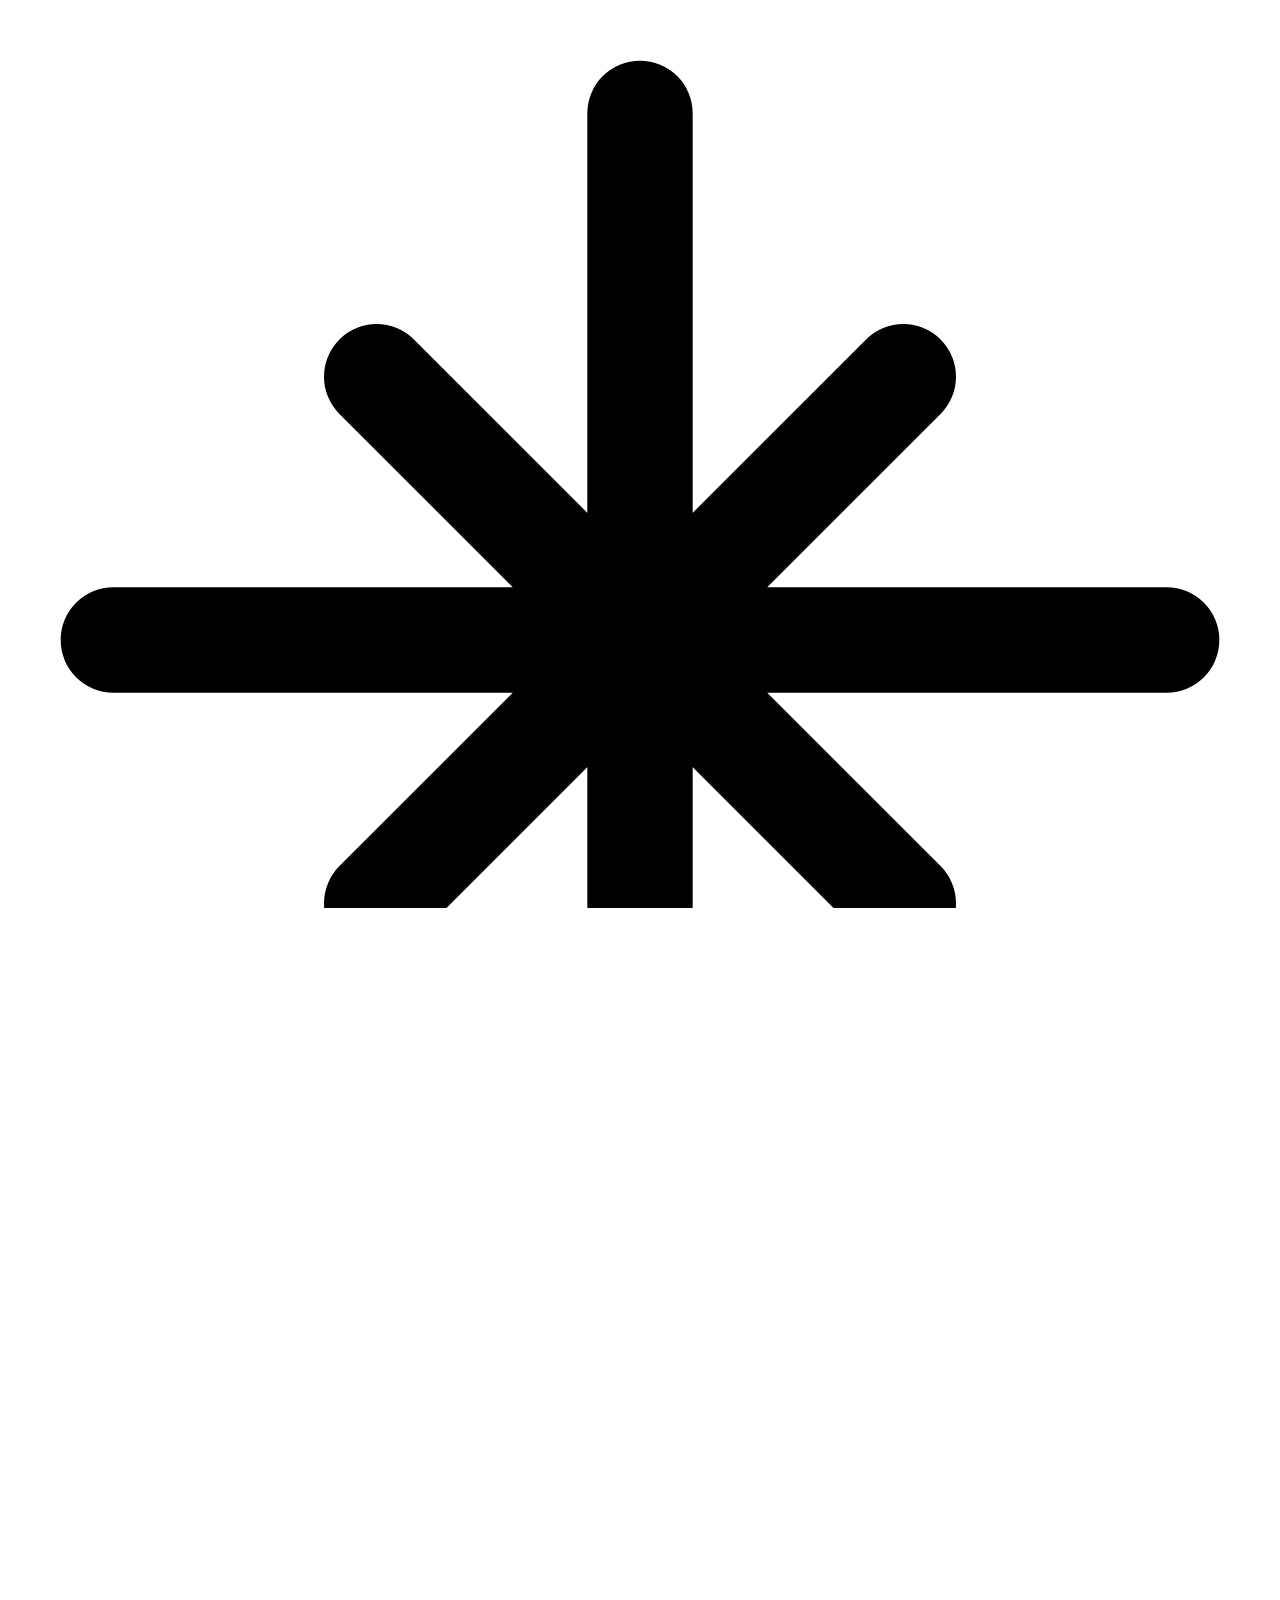
==== frontend/assistant.html @ 875c7001 "final chatbot and baymaz code" ====
<!DOCTYPE html>
<html lang="en">
<head>
  <meta charset="UTF-8">
  <meta name="viewport" content="width=device-width, initial-scale=1.0">
  <title>HealthBot Assistant — Voice &amp; Chat</title>
  <link rel="preconnect" href="https://fonts.googleapis.com">
  <link rel="preconnect" href="https://fonts.gstatic.com" crossorigin>
  <link href="https://fonts.googleapis.com/css2?family=Plus+Jakarta+Sans:wght@400;500;600;700;800&family=JetBrains+Mono:wght@400;600&display=swap" rel="stylesheet">
  <link rel="stylesheet" href="style.css">
  <link rel="stylesheet" href="assistant.css">
  <link rel="stylesheet" href="light.css">
</head>
<body>
  <div class="app-background"></div>

  <div class="app-container">
    <header class="navbar">
      <div class="brand">
        <div class="logo-icon">
          <svg viewBox="0 0 24 24" fill="none" stroke="currentColor" stroke-width="2">
            <path d="M12 2v20M2 12h20M7 7l10 10M17 7L7 17" stroke-linecap="round"/>
          </svg>
        </div>
        <div class="brand-text">
          <h1>HealthBot <span class="badge-version">Assistant</span></h1>
          <p class="subtitle">Ask by voice or text — answers come from the patient's health records</p>
        </div>
      </div>

      <div class="patient-picker">
        <label for="patientSelect">Patient</label>
        <select id="patientSelect" aria-label="Choose patient"></select>
      </div>

      <div class="system-status-pills">
        <div class="status-pill" id="wsPill">
          <span class="indicator-dot"></span>
          <span class="pill-text" id="wsStatusText">Connecting…</span>
        </div>
        <a class="status-pill nav-link" href="index.html">← Dashboard</a>
      </div>
    </header>

    <main class="assistant-grid">

      <!-- Chat + voice -->
      <section class="glass-card chat-card">
        <div class="card-header">
          <div class="card-title">
            <span class="card-icon">💬</span>
            <div>
              <h2>Ask HealthBot</h2>
              <p id="engineInfo">Speech recognition • Health records • Voice reply</p>
            </div>
          </div>
          <div class="audio-state-pill" id="audioStatePill">
            <span class="state-dot"></span>
            <span id="audioStateText">Idle</span>
          </div>
        </div>

        <div class="chat-tools">
          <button type="button" class="tool-btn" id="convBtn" aria-pressed="false">🗣️ Conversation mode: Off</button>
          <button type="button" class="tool-btn" id="newChatBtn">↺ New conversation</button>
        </div>

        <div class="chat-scroll" id="chatScroll" aria-live="polite"></div>

        <div class="suggestions" id="suggestions">
          <button type="button" class="chip-btn">What medicines do I take today?</button>
          <button type="button" class="chip-btn">When is my next appointment?</button>
          <button type="button" class="chip-btn">Am I allergic to anything?</button>
          <button type="button" class="chip-btn">How was my last sugar report?</button>
          <button type="button" class="chip-btn">Can I take ibuprofen for my knee pain?</button>
        </div>

        <div class="composer">
          <button class="voice-mic-btn mic-small" id="micBtn" type="button" aria-label="Talk to HealthBot">
            <div class="ripple-ring r1"></div>
            <div class="ripple-ring r2"></div>
            <div class="ripple-ring r3"></div>
            <div class="mic-inner-circle">
              <svg class="mic-svg" viewBox="0 0 24 24" fill="none" stroke="currentColor" stroke-width="2">
                <path d="M12 1a3 3 0 0 0-3 3v8a3 3 0 0 0 6 0V4a3 3 0 0 0-3-3z"/>
                <path d="M19 10v2a7 7 0 0 1-14 0v-2M12 19v4M8 23h8"/>
              </svg>
            </div>
          </button>
          <input type="text" id="textInput" placeholder="Or type a question…" autocomplete="off" maxlength="500">
          <button class="btn-send" id="sendBtn" type="button">Send</button>
        </div>
        <div class="mic-hint" id="micHint">Tap the microphone and speak. It stops by itself when you finish talking.</div>
      </section>

      <!-- Side panels -->
      <aside class="side-col">
        <article class="glass-card">
          <div class="card-header">
            <div class="card-title">
              <span class="card-icon">🗂️</span>
              <div>
                <h2>Patient Record</h2>
                <p>Stored in the local database</p>
              </div>
            </div>
          </div>
          <div id="patientCard" class="patient-card"><p class="muted">Loading…</p></div>
        </article>

        <article class="glass-card">
          <div class="card-header">
            <div class="card-title">
              <span class="card-icon">🔎</span>
              <div>
                <h2>Records Used</h2>
                <p>What the last answer was based on</p>
              </div>
            </div>
          </div>
          <div id="sourcesList" class="sources-list"><p class="muted">Ask a question to see which records were used.</p></div>
        </article>
      </aside>
    </main>

    <footer class="app-footer">
      <span>Smart Healthcare Assistant Robot • Voice &amp; chat assistant</span>
      <span>Information from records only — not a substitute for a doctor</span>
    </footer>
  </div>

  <script src="assistant.js"></script>
</body>
</html>
---- frontend/assistant.css ----
/* ===================================================================
   HealthBot Assistant page — extends style.css (load style.css first)
   =================================================================== */

.assistant-grid {
  display: grid;
  grid-template-columns: minmax(0, 1.6fr) minmax(0, 1fr);
  gap: 22px;
  align-items: start;
}

.side-col {
  display: flex;
  flex-direction: column;
  gap: 22px;
}

.muted {
  color: var(--text-dim);
  font-size: 0.8rem;
}

/* ── Navbar extras ─────────────────────────────────────────────────── */
.patient-picker {
  display: flex;
  align-items: center;
  gap: 10px;
  background: rgba(0, 0, 0, 0.35);
  border: 1px solid var(--card-border);
  border-radius: var(--radius-full);
  padding: 6px 8px 6px 16px;
  font-size: 0.75rem;
  font-weight: 600;
  color: var(--text-dim);
  text-transform: uppercase;
  letter-spacing: 0.05em;
}

.patient-picker select {
  background: rgba(255, 255, 255, 0.06);
  border: 1px solid var(--card-border);
  border-radius: var(--radius-full);
  color: #fff;
  font-family: var(--font-main);
  font-size: 0.82rem;
  font-weight: 600;
  padding: 6px 14px;
  outline: none;
  cursor: pointer;
  text-transform: none;
  letter-spacing: 0;
}

.patient-picker select option {
  background: #0f172a;
  color: #fff;
}

.status-pill.nav-link {
  text-decoration: none;
  cursor: pointer;
  transition: all 0.2s ease;
}

.status-pill.nav-link:hover {
  color: #fff;
  border-color: var(--card-hover-border);
}

.status-pill.offline .indicator-dot {
  background: var(--red-heart);
}

.status-pill.connecting .indicator-dot {
  background: var(--amber-warn);
}

/* ── Chat card ─────────────────────────────────────────────────────── */
.chat-card {
  display: flex;
  flex-direction: column;
}

.chat-tools {
  display: flex;
  flex-wrap: wrap;
  gap: 8px;
  margin-bottom: 12px;
}

.tool-btn {
  font-family: var(--font-main);
  font-size: 0.74rem;
  font-weight: 600;
  padding: 6px 14px;
  border-radius: var(--radius-full);
  background: rgba(255, 255, 255, 0.06);
  border: 1px solid var(--card-border);
  color: var(--text-mid);
  cursor: pointer;
  transition: all 0.2s ease;
}

.tool-btn:hover {
  border-color: var(--accent-primary);
  color: var(--text-main);
}

.tool-btn.on {
  background: rgba(124, 109, 240, 0.18);
  border-color: var(--accent-primary);
  color: var(--accent-light);
}

.chat-scroll {
  min-height: 340px;
  max-height: 52vh;
  overflow-y: auto;
  overscroll-behavior: contain;
  display: flex;
  flex-direction: column;
  gap: 10px;
  padding: 4px 6px 4px 0;
  margin-bottom: 14px;
}

.chat-scroll::-webkit-scrollbar { width: 4px; }
.chat-scroll::-webkit-scrollbar-thumb {
  background: rgba(255, 255, 255, 0.12);
  border-radius: 4px;
}

.chat-scroll .dialogue-msg {
  font-size: 0.9rem;
  line-height: 1.5;
}

.chat-scroll .dialogue-msg.user,
.chat-scroll .dialogue-msg.robot {
  max-width: 88%;
}

.dialogue-msg.pending .msg-content {
  color: var(--text-mid);
  font-style: italic;
}

.msg-sources {
  display: flex;
  flex-wrap: wrap;
  gap: 5px;
  margin-top: 8px;
}

.chip, .chip-btn {
  display: inline-flex;
  align-items: center;
  font-family: var(--font-main);
  font-size: 0.7rem;
  font-weight: 600;
  padding: 3px 10px;
  border-radius: var(--radius-full);
  background: rgba(255, 255, 255, 0.06);
  border: 1px solid var(--card-border);
  color: var(--text-mid);
}

.chip-warn {
  background: rgba(245, 158, 11, 0.12);
  border-color: rgba(245, 158, 11, 0.35);
  color: #fcd34d;
}

.chip-info {
  background: rgba(124, 109, 240, 0.14);
  border-color: rgba(124, 109, 240, 0.3);
  color: var(--accent-light);
}

.suggestions {
  display: flex;
  flex-wrap: wrap;
  gap: 8px;
  margin-bottom: 16px;
}

.chip-btn {
  cursor: pointer;
  font-size: 0.74rem;
  padding: 6px 12px;
  transition: all 0.2s ease;
}

.chip-btn:hover {
  color: #fff;
  border-color: var(--accent-primary);
  background: rgba(124, 109, 240, 0.16);
}

/* ── Composer (mic + text) ─────────────────────────────────────────── */
.composer {
  display: flex;
  align-items: center;
  gap: 12px;
}

.composer input {
  flex: 1;
  background: rgba(255, 255, 255, 0.04);
  border: 1px solid var(--card-border);
  border-radius: var(--radius-full);
  padding: 12px 18px;
  color: #fff;
  font-family: var(--font-main);
  font-size: 0.88rem;
  outline: none;
  transition: border-color 0.2s;
}

.composer input:focus {
  border-color: var(--accent-primary);
}

.composer .btn-send {
  border-radius: var(--radius-full);
  padding: 12px 22px;
}

.voice-mic-btn.mic-small {
  width: 64px;
  height: 64px;
  flex-shrink: 0;
}

.mic-small .mic-inner-circle {
  width: 54px;
  height: 54px;
}

.mic-small .mic-svg {
  width: 24px;
  height: 24px;
}

/* the circle swells with your voice (--level is set from JS) */
.voice-mic-btn.active .mic-inner-circle {
  transform: scale(calc(1 + var(--level, 0) * 0.28));
}

.mic-hint {
  font-size: 0.74rem;
  color: var(--text-dim);
  margin-top: 10px;
  min-height: 1.2em;
}

.audio-state-pill.thinking {
  background: rgba(245, 158, 11, 0.14);
  border-color: rgba(245, 158, 11, 0.4);
  color: #fcd34d;
}

.audio-state-pill.thinking .state-dot {
  background: var(--amber-warn);
  box-shadow: 0 0 8px var(--amber-warn);
}

/* ── Patient card ──────────────────────────────────────────────────── */
.patient-card .pt-name {
  font-size: 1.15rem;
  font-weight: 800;
  letter-spacing: -0.01em;
}

.patient-card .pt-meta {
  font-size: 0.78rem;
  color: var(--text-mid);
  margin-bottom: 4px;
}

.pt-block {
  margin-top: 14px;
}

.pt-block h3 {
  font-size: 0.68rem;
  font-weight: 700;
  text-transform: uppercase;
  letter-spacing: 0.06em;
  color: var(--text-dim);
  margin-bottom: 6px;
}

.pt-block .chips {
  display: flex;
  flex-wrap: wrap;
  gap: 6px;
}

.pt-block ul {
  list-style: none;
  display: flex;
  flex-direction: column;
  gap: 5px;
}

.pt-block li {
  font-size: 0.8rem;
  color: var(--text-main);
  line-height: 1.35;
}

.pt-block li span {
  display: block;
  font-size: 0.72rem;
  color: var(--text-dim);
}

/* ── Sources ───────────────────────────────────────────────────────── */
.sources-list {
  display: flex;
  flex-direction: column;
  gap: 8px;
  max-height: 300px;
  overflow-y: auto;
  overscroll-behavior: contain;
}

.source-item {
  background: rgba(0, 0, 0, 0.3);
  border: 1px solid var(--card-border);
  border-radius: var(--radius-md);
  padding: 9px 12px;
}

.source-item .chip {
  margin-bottom: 4px;
}

.source-item p {
  font-size: 0.76rem;
  line-height: 1.4;
  color: var(--text-mid);
}

/* ── Fixed-height layout (desktop): the page never scrolls,
      only the chat and the side panel scroll inside their own boxes ── */
@media (min-width: 901px) {
  html, body { height: 100%; overflow: hidden; }
  .app-container { height: 100vh; padding-bottom: 16px; }
  .assistant-grid {
    flex: 1 1 auto;
    min-height: 0;
    align-items: stretch;
    grid-template-rows: minmax(0, 1fr);
  }
  .chat-card { min-height: 0; overflow: hidden; }
  .chat-scroll { flex: 1 1 auto; min-height: 0; max-height: none; }
  .suggestions, .composer, .mic-hint, .chat-tools { flex: 0 0 auto; }
  .side-col { min-height: 0; overflow-y: auto; overscroll-behavior: contain; padding-right: 2px; }
  .side-col > .glass-card { flex: 0 0 auto; }   /* keep full height; the column scrolls instead */
  .sources-list { max-height: 240px; }
  .app-footer { flex: 0 0 auto; }
}

/* ── Responsive ────────────────────────────────────────────────────── */
@media (max-width: 900px) {
  .assistant-grid {
    grid-template-columns: 1fr;
  }

  .patient-picker {
    justify-content: space-between;
  }

  .chat-scroll {
    max-height: 46vh;
  }
}
---- frontend/light.css ----
/* ===================================================================
   HealthBot — Light theme. Load AFTER style.css (and assistant.css).
   =================================================================== */
:root {
  color-scheme: light;
  --bg-base: #f4f6fb;
  --bg-gradient: radial-gradient(ellipse 90% 60% at 50% -15%, rgba(124, 109, 240, 0.12) 0%, #f4f6fb 70%);
  --card-bg: #ffffff;
  --card-border: rgba(15, 23, 42, 0.10);
  --card-hover-border: rgba(91, 91, 214, 0.45);
  --accent-primary: #5b5bd6;
  --accent-glow: rgba(91, 91, 214, 0.25);
  --accent-light: #4f46e5;
  --red-glow: rgba(244, 63, 94, 0.25);
  --emerald-glow: rgba(16, 185, 129, 0.2);
  --text-main: #1c2233;
  --text-mid: #475467;
  --text-dim: #667085;
}

.navbar, .glass-card {
  backdrop-filter: none;
  box-shadow: 0 2px 14px rgba(30, 40, 90, 0.07);
}
.glass-card::before { display: none; }

/* dark inset panels -> light inset panels */
.connection-bar, .vital-metric-box, .ecg-container, .transcript-box, .speed-control-box,
.diag-item, .patient-picker, .source-item { background: #f6f7fc; }

/* inputs */
.ip-input-group input, .dialogue-input-row input, .composer input, .patient-picker select { color: var(--text-main); }
.composer input, .dialogue-input-row input, .patient-picker select { background: #ffffff; }
.composer input::placeholder, .dialogue-input-row input::placeholder { color: #98a2b3; }
.patient-picker select option { background: #ffffff; color: var(--text-main); }

/* pills, chips, buttons */
.status-pill, .audio-state-pill, .finger-badge, .uptime-badge, .chip, .chip-btn,
.preset-btn, .btn-secondary, .dpad-btn { background: #f1f3f9; }
.dpad-btn, .preset-btn:hover, .btn-secondary:hover, .chip-btn:hover,
.status-pill.nav-link:hover, .btn-clear:hover { color: var(--text-main); }
.chip-btn:hover { background: #e9e8fd; }
.btn-clear:hover { background: #e9ecf5; }
.status-pill.online, .finger-badge.active { color: #047857; }
.audio-state-pill.listening { color: #e11d48; }
.audio-state-pill.thinking, .chip-warn { color: #b45309; }
.dpad-stop { background: #fff1f3; color: #e11d48; }
.dpad-btn:active, .dpad-btn.active, .dpad-stop:active, .dpad-stop.active { color: #ffffff; }
.preset-btn.active { background: #e9e8fd; color: var(--accent-light); }
.btn-connect, .btn-send, .mic-inner-circle { color: #ffffff; }

.tool-btn { background: #f1f3f9; color: var(--text-mid); }
.tool-btn:hover { background: #e9e8fd; color: var(--text-main); }
.tool-btn.on { background: #e9e8fd; color: var(--accent-light); }

/* chat messages */
.dialogue-msg.user { background: #eeedfd; }
.dialogue-msg.robot { background: #e8f8f1; }
.dialogue-msg.system-msg { background: #f6f7fc; }

/* misc */
.bar-track, .speed-slider { background: #e3e7f1; }
kbd { background: #ffffff; box-shadow: 0 2px 0 rgba(0, 0, 0, 0.12); }

/* scrollbars */
.chat-scroll::-webkit-scrollbar-thumb, .dialogue-scroll::-webkit-scrollbar-thumb { background: #c5cbe0; }
.sources-list, .side-col { scrollbar-width: thin; scrollbar-color: #c5cbe0 transparent; }
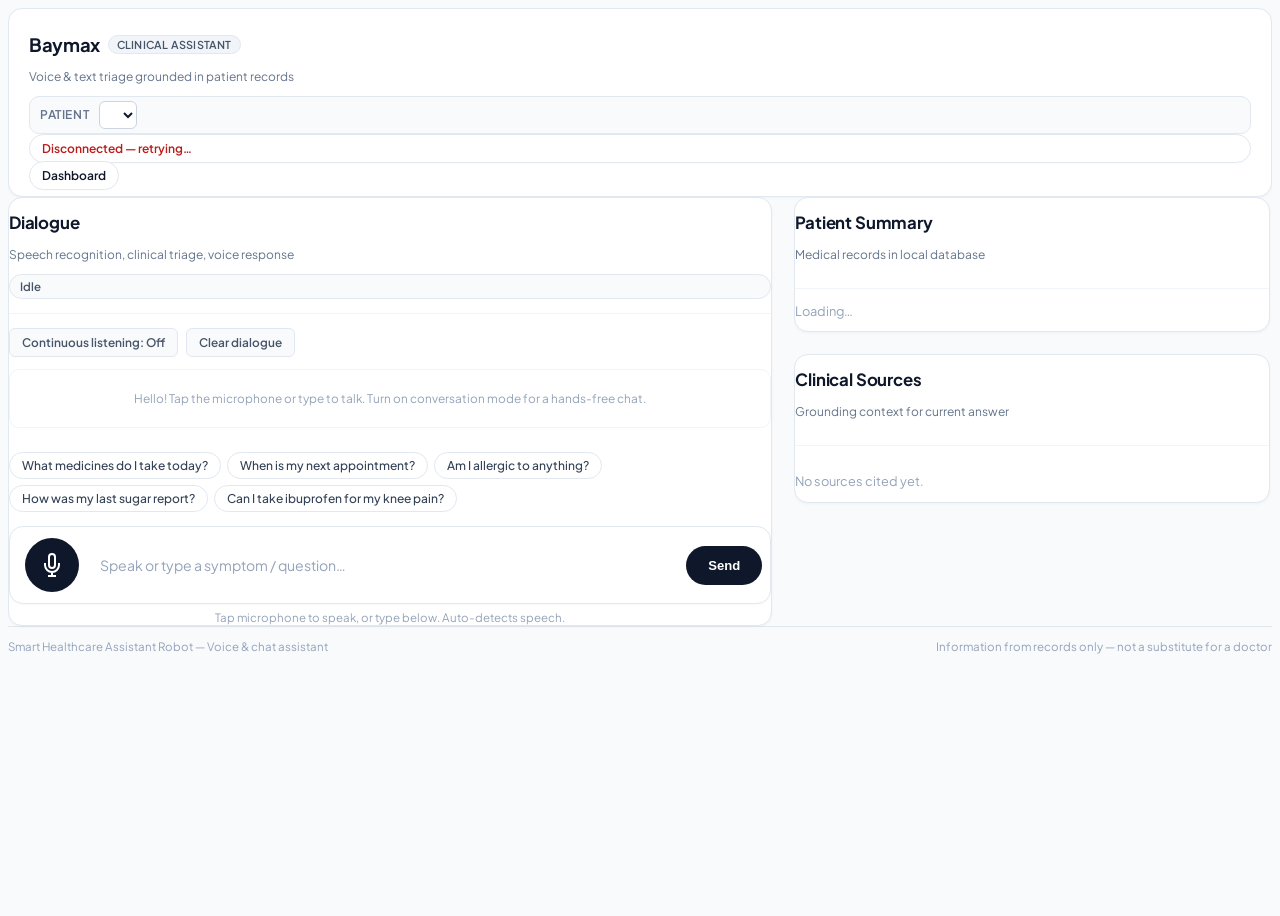
==== commit b313fc13: "fix(deploy): use python -m backend.server with default port 8080 and redesign UI to clean aesthetic " ====
--- a/frontend/assistant.html
+++ b/frontend/assistant.html
@@ -3,7 +3,7 @@
 <head>
   <meta charset="UTF-8">
   <meta name="viewport" content="width=device-width, initial-scale=1.0">
-  <title>HealthBot Assistant — Voice &amp; Chat</title>
+  <title>Baymax Assistant — Voice &amp; Chat</title>
   <link rel="preconnect" href="https://fonts.googleapis.com">
   <link rel="preconnect" href="https://fonts.gstatic.com" crossorigin>
   <link href="https://fonts.googleapis.com/css2?family=Plus+Jakarta+Sans:wght@400;500;600;700;800&family=JetBrains+Mono:wght@400;600&display=swap" rel="stylesheet">
@@ -17,14 +17,9 @@
   <div class="app-container">
     <header class="navbar">
       <div class="brand">
-        <div class="logo-icon">
-          <svg viewBox="0 0 24 24" fill="none" stroke="currentColor" stroke-width="2">
-            <path d="M12 2v20M2 12h20M7 7l10 10M17 7L7 17" stroke-linecap="round"/>
-          </svg>
-        </div>
         <div class="brand-text">
-          <h1>HealthBot <span class="badge-version">Assistant</span></h1>
-          <p class="subtitle">Ask by voice or text — answers come from the patient's health records</p>
+          <h1>Baymax <span class="badge-version">Clinical Assistant</span></h1>
+          <p class="subtitle">Voice &amp; text triage grounded in patient records</p>
         </div>
       </div>
 
@@ -38,7 +33,7 @@
           <span class="indicator-dot"></span>
           <span class="pill-text" id="wsStatusText">Connecting…</span>
         </div>
-        <a class="status-pill nav-link" href="index.html">← Dashboard</a>
+        <a class="status-pill nav-link" href="index.html">Dashboard</a>
       </div>
     </header>
 
@@ -48,21 +43,20 @@
       <section class="glass-card chat-card">
         <div class="card-header">
           <div class="card-title">
-            <span class="card-icon">💬</span>
             <div>
-              <h2>Ask HealthBot</h2>
-              <p id="engineInfo">Speech recognition • Health records • Voice reply</p>
+              <h2>Dialogue</h2>
+              <p id="engineInfo">Speech recognition, clinical triage, voice response</p>
             </div>
           </div>
           <div class="audio-state-pill" id="audioStatePill">
             <span class="state-dot"></span>
-            <span id="audioStateText">Idle</span>
+            <span id="audioStateText">Ready</span>
           </div>
         </div>
 
         <div class="chat-tools">
-          <button type="button" class="tool-btn" id="convBtn" aria-pressed="false">🗣️ Conversation mode: Off</button>
-          <button type="button" class="tool-btn" id="newChatBtn">↺ New conversation</button>
+          <button type="button" class="tool-btn" id="convBtn" aria-pressed="false">Continuous listening: Off</button>
+          <button type="button" class="tool-btn" id="newChatBtn">Clear dialogue</button>
         </div>
 
         <div class="chat-scroll" id="chatScroll" aria-live="polite"></div>
@@ -76,10 +70,7 @@
         </div>
 
         <div class="composer">
-          <button class="voice-mic-btn mic-small" id="micBtn" type="button" aria-label="Talk to HealthBot">
-            <div class="ripple-ring r1"></div>
-            <div class="ripple-ring r2"></div>
-            <div class="ripple-ring r3"></div>
+          <button class="voice-mic-btn mic-small" id="micBtn" type="button" aria-label="Talk to Baymax">
             <div class="mic-inner-circle">
               <svg class="mic-svg" viewBox="0 0 24 24" fill="none" stroke="currentColor" stroke-width="2">
                 <path d="M12 1a3 3 0 0 0-3 3v8a3 3 0 0 0 6 0V4a3 3 0 0 0-3-3z"/>
@@ -87,10 +78,10 @@
               </svg>
             </div>
           </button>
-          <input type="text" id="textInput" placeholder="Or type a question…" autocomplete="off" maxlength="500">
+          <input type="text" id="textInput" placeholder="Speak or type a symptom / question…" autocomplete="off" maxlength="500">
           <button class="btn-send" id="sendBtn" type="button">Send</button>
         </div>
-        <div class="mic-hint" id="micHint">Tap the microphone and speak. It stops by itself when you finish talking.</div>
+        <div class="mic-hint" id="micHint">Tap microphone to speak, or type below. Auto-detects speech.</div>
       </section>
 
       <!-- Side panels -->
@@ -98,10 +89,9 @@
         <article class="glass-card">
           <div class="card-header">
             <div class="card-title">
-              <span class="card-icon">🗂️</span>
               <div>
-                <h2>Patient Record</h2>
-                <p>Stored in the local database</p>
+                <h2>Patient Summary</h2>
+                <p>Medical records in local database</p>
               </div>
             </div>
           </div>
@@ -111,20 +101,19 @@
         <article class="glass-card">
           <div class="card-header">
             <div class="card-title">
-              <span class="card-icon">🔎</span>
               <div>
-                <h2>Records Used</h2>
-                <p>What the last answer was based on</p>
+                <h2>Clinical Sources</h2>
+                <p>Grounding context for current answer</p>
               </div>
             </div>
           </div>
-          <div id="sourcesList" class="sources-list"><p class="muted">Ask a question to see which records were used.</p></div>
+          <div id="sourcesList" class="sources-list"><p class="muted">No sources cited yet.</p></div>
         </article>
       </aside>
     </main>
 
     <footer class="app-footer">
-      <span>Smart Healthcare Assistant Robot • Voice &amp; chat assistant</span>
+      <span>Smart Healthcare Assistant Robot — Voice &amp; chat assistant</span>
       <span>Information from records only — not a substitute for a doctor</span>
     </footer>
   </div>
--- a/frontend/light.css
+++ b/frontend/light.css
@@ -1,67 +1,527 @@
 /* ===================================================================
-   HealthBot — Light theme. Load AFTER style.css (and assistant.css).
+   Baymax — Clean, Minimal, Aesthetic Healthcare UI
+   Linear / Apple Health inspired modern monochrome design system.
    =================================================================== */
+
 :root {
   color-scheme: light;
-  --bg-base: #f4f6fb;
-  --bg-gradient: radial-gradient(ellipse 90% 60% at 50% -15%, rgba(124, 109, 240, 0.12) 0%, #f4f6fb 70%);
+  --bg-base: #f8fafc;
+  --bg-gradient: none;
   --card-bg: #ffffff;
-  --card-border: rgba(15, 23, 42, 0.10);
-  --card-hover-border: rgba(91, 91, 214, 0.45);
-  --accent-primary: #5b5bd6;
-  --accent-glow: rgba(91, 91, 214, 0.25);
-  --accent-light: #4f46e5;
-  --red-glow: rgba(244, 63, 94, 0.25);
-  --emerald-glow: rgba(16, 185, 129, 0.2);
-  --text-main: #1c2233;
-  --text-mid: #475467;
-  --text-dim: #667085;
-}
-
-.navbar, .glass-card {
+  --card-border: #e2e8f0;
+  --card-hover-border: #cbd5e1;
+
+  --accent-primary: #0f172a;
+  --accent-glow: transparent;
+  --accent-light: #2563eb;
+
+  --red-heart: #ef4444;
+  --red-glow: transparent;
+  --emerald-green: #10b981;
+  --emerald-glow: transparent;
+  --amber-warn: #f59e0b;
+
+  --text-main: #0f172a;
+  --text-mid: #475569;
+  --text-dim: #94a3b8;
+
+  --font-main: 'Plus Jakarta Sans', -apple-system, BlinkMacSystemFont, 'Segoe UI', Roboto, sans-serif;
+  --font-mono: 'JetBrains Mono', monospace;
+
+  --radius-sm: 6px;
+  --radius-md: 10px;
+  --radius-lg: 14px;
+  --radius-xl: 18px;
+  --radius-full: 9999px;
+}
+
+body {
+  background: #f8fafc !important;
+  color: #0f172a !important;
+  font-family: var(--font-main);
+  -webkit-font-smoothing: antialiased;
+}
+
+.app-background {
+  display: none !important;
+}
+
+/* ── Clean Navbar ──────────────────────────────────────────────────── */
+.navbar {
+  background: #ffffff;
+  border: 1px solid #e2e8f0;
+  border-radius: var(--radius-lg);
+  box-shadow: 0 1px 3px 0 rgba(0, 0, 0, 0.04);
   backdrop-filter: none;
-  box-shadow: 0 2px 14px rgba(30, 40, 90, 0.07);
-}
-.glass-card::before { display: none; }
-
-/* dark inset panels -> light inset panels */
-.connection-bar, .vital-metric-box, .ecg-container, .transcript-box, .speed-control-box,
-.diag-item, .patient-picker, .source-item { background: #f6f7fc; }
-
-/* inputs */
-.ip-input-group input, .dialogue-input-row input, .composer input, .patient-picker select { color: var(--text-main); }
-.composer input, .dialogue-input-row input, .patient-picker select { background: #ffffff; }
-.composer input::placeholder, .dialogue-input-row input::placeholder { color: #98a2b3; }
-.patient-picker select option { background: #ffffff; color: var(--text-main); }
-
-/* pills, chips, buttons */
-.status-pill, .audio-state-pill, .finger-badge, .uptime-badge, .chip, .chip-btn,
-.preset-btn, .btn-secondary, .dpad-btn { background: #f1f3f9; }
-.dpad-btn, .preset-btn:hover, .btn-secondary:hover, .chip-btn:hover,
-.status-pill.nav-link:hover, .btn-clear:hover { color: var(--text-main); }
-.chip-btn:hover { background: #e9e8fd; }
-.btn-clear:hover { background: #e9ecf5; }
-.status-pill.online, .finger-badge.active { color: #047857; }
-.audio-state-pill.listening { color: #e11d48; }
-.audio-state-pill.thinking, .chip-warn { color: #b45309; }
-.dpad-stop { background: #fff1f3; color: #e11d48; }
-.dpad-btn:active, .dpad-btn.active, .dpad-stop:active, .dpad-stop.active { color: #ffffff; }
-.preset-btn.active { background: #e9e8fd; color: var(--accent-light); }
-.btn-connect, .btn-send, .mic-inner-circle { color: #ffffff; }
-
-.tool-btn { background: #f1f3f9; color: var(--text-mid); }
-.tool-btn:hover { background: #e9e8fd; color: var(--text-main); }
-.tool-btn.on { background: #e9e8fd; color: var(--accent-light); }
-
-/* chat messages */
-.dialogue-msg.user { background: #eeedfd; }
-.dialogue-msg.robot { background: #e8f8f1; }
-.dialogue-msg.system-msg { background: #f6f7fc; }
-
-/* misc */
-.bar-track, .speed-slider { background: #e3e7f1; }
-kbd { background: #ffffff; box-shadow: 0 2px 0 rgba(0, 0, 0, 0.12); }
-
-/* scrollbars */
-.chat-scroll::-webkit-scrollbar-thumb, .dialogue-scroll::-webkit-scrollbar-thumb { background: #c5cbe0; }
-.sources-list, .side-col { scrollbar-width: thin; scrollbar-color: #c5cbe0 transparent; }+  padding: 12px 20px;
+}
+
+.navbar .brand {
+  gap: 12px;
+}
+
+.navbar .brand .logo-icon {
+  display: none;
+}
+
+.navbar .brand-text h1 {
+  font-size: 1.15rem;
+  font-weight: 700;
+  color: #0f172a;
+  letter-spacing: -0.02em;
+  display: flex;
+  align-items: center;
+  gap: 8px;
+}
+
+.navbar .brand-text h1 .badge-version {
+  font-size: 0.68rem;
+  font-weight: 600;
+  color: #475569;
+  background: #f1f5f9;
+  border: 1px solid #e2e8f0;
+  border-radius: var(--radius-full);
+  padding: 2px 8px;
+  letter-spacing: 0.02em;
+  text-transform: uppercase;
+}
+
+.navbar .brand-text .subtitle {
+  font-size: 0.75rem;
+  color: #64748b;
+  margin-top: 2px;
+}
+
+/* ── Patient Picker & Status Pills ─────────────────────────────────── */
+.patient-picker {
+  background: #f8fafc;
+  border: 1px solid #e2e8f0;
+  border-radius: var(--radius-md);
+  padding: 4px 10px;
+  color: #64748b;
+  font-size: 0.75rem;
+  font-weight: 600;
+  text-transform: uppercase;
+  letter-spacing: 0.05em;
+}
+
+.patient-picker select {
+  background: #ffffff;
+  border: 1px solid #cbd5e1;
+  border-radius: var(--radius-sm);
+  color: #0f172a;
+  font-weight: 600;
+  font-size: 0.8rem;
+  padding: 4px 8px;
+  outline: none;
+}
+
+.status-pill {
+  background: #ffffff;
+  border: 1px solid #e2e8f0;
+  color: #475569;
+  font-size: 0.75rem;
+  font-weight: 600;
+  padding: 6px 12px;
+  border-radius: var(--radius-full);
+  box-shadow: 0 1px 2px rgba(0, 0, 0, 0.02);
+}
+
+.status-pill.online {
+  color: #0f766e;
+}
+.status-pill.online .indicator-dot {
+  background: #10b981;
+}
+
+.status-pill.offline {
+  color: #b91c1c;
+}
+.status-pill.offline .indicator-dot {
+  background: #ef4444;
+}
+
+.status-pill.connecting {
+  color: #b45309;
+}
+.status-pill.connecting .indicator-dot {
+  background: #f59e0b;
+}
+
+.status-pill.nav-link {
+  color: #0f172a;
+  text-decoration: none;
+  font-weight: 600;
+}
+.status-pill.nav-link:hover {
+  background: #f1f5f9;
+  border-color: #cbd5e1;
+}
+
+/* ── Main Layout & Cards ───────────────────────────────────────────── */
+.glass-card {
+  background: #ffffff;
+  border: 1px solid #e2e8f0;
+  border-radius: var(--radius-lg);
+  box-shadow: 0 1px 3px 0 rgba(0, 0, 0, 0.04);
+  backdrop-filter: none;
+}
+.glass-card::before {
+  display: none !important;
+}
+
+.card-header {
+  border-bottom: 1px solid #f1f5f9;
+  padding-bottom: 14px;
+  margin-bottom: 14px;
+}
+
+.card-title h2 {
+  font-size: 1.05rem;
+  font-weight: 700;
+  color: #0f172a;
+  letter-spacing: -0.01em;
+}
+
+.card-title p {
+  font-size: 0.75rem;
+  color: #64748b;
+  margin-top: 2px;
+}
+
+.card-icon {
+  display: none !important;
+}
+
+/* ── Audio State Pill ──────────────────────────────────────────────── */
+.audio-state-pill {
+  background: #f8fafc;
+  border: 1px solid #e2e8f0;
+  color: #475569;
+  font-size: 0.72rem;
+  font-weight: 600;
+  padding: 4px 10px;
+  border-radius: var(--radius-full);
+}
+.audio-state-pill.listening {
+  color: #dc2626;
+  border-color: #fecaca;
+  background: #fef2f2;
+}
+.audio-state-pill.listening .state-dot {
+  background: #dc2626;
+}
+.audio-state-pill.speaking {
+  color: #0f766e;
+  border-color: #99f6e4;
+  background: #f0fdfa;
+}
+.audio-state-pill.speaking .state-dot {
+  background: #0f766e;
+}
+
+/* ── Chat Tools ────────────────────────────────────────────────────── */
+.chat-tools {
+  display: flex;
+  gap: 8px;
+  margin-bottom: 12px;
+}
+
+.tool-btn {
+  background: #f8fafc;
+  border: 1px solid #e2e8f0;
+  color: #475569;
+  font-size: 0.74rem;
+  font-weight: 600;
+  padding: 6px 12px;
+  border-radius: var(--radius-sm);
+  cursor: pointer;
+  transition: all 0.15s ease;
+}
+
+.tool-btn:hover {
+  background: #f1f5f9;
+  color: #0f172a;
+  border-color: #cbd5e1;
+}
+
+.tool-btn.on {
+  background: #0f172a;
+  color: #ffffff;
+  border-color: #0f172a;
+}
+
+/* ── Chat Messages (Linear / Modern Minimal) ───────────────────────── */
+.chat-scroll {
+  background: #ffffff;
+  border: 1px solid #f1f5f9;
+  border-radius: var(--radius-md);
+  padding: 16px;
+  gap: 14px;
+}
+
+.dialogue-msg {
+  padding: 12px 16px;
+  border-radius: var(--radius-md);
+  font-size: 0.88rem;
+  line-height: 1.55;
+  box-shadow: none;
+}
+
+/* User Message: Crisp Solid Dark */
+.dialogue-msg.user {
+  background: #0f172a !important;
+  color: #ffffff !important;
+  border: none !important;
+  border-radius: 14px 14px 2px 14px;
+  align-self: flex-end;
+  max-width: 82%;
+}
+
+.dialogue-msg.user .msg-author {
+  color: #94a3b8;
+  font-size: 0.65rem;
+  font-weight: 700;
+  text-transform: uppercase;
+  letter-spacing: 0.06em;
+  margin-bottom: 4px;
+}
+
+.dialogue-msg.user .msg-content {
+  color: #ffffff !important;
+}
+
+/* Baymax Message: Clean Subtle Gray Surface */
+.dialogue-msg.robot {
+  background: #f8fafc !important;
+  color: #0f172a !important;
+  border: 1px solid #e2e8f0 !important;
+  border-radius: 14px 14px 14px 2px;
+  align-self: flex-start;
+  max-width: 86%;
+}
+
+.dialogue-msg.robot .msg-author {
+  color: #64748b;
+  font-size: 0.65rem;
+  font-weight: 700;
+  text-transform: uppercase;
+  letter-spacing: 0.06em;
+  margin-bottom: 4px;
+}
+
+.dialogue-msg.robot .msg-content {
+  color: #0f172a !important;
+}
+
+/* System Messages: Clean Centered Gray */
+.dialogue-msg.system-msg {
+  background: transparent !important;
+  border: none !important;
+  color: #94a3b8 !important;
+  font-size: 0.74rem;
+  text-align: center;
+  padding: 4px 0;
+  align-self: center;
+}
+.dialogue-msg.system-msg .msg-author {
+  display: none;
+}
+
+/* ── Suggestions Chips ─────────────────────────────────────────────── */
+.suggestions {
+  display: flex;
+  flex-wrap: wrap;
+  gap: 6px;
+  margin-top: 10px;
+  margin-bottom: 14px;
+}
+
+.chip-btn {
+  background: #ffffff;
+  border: 1px solid #e2e8f0;
+  color: #334155;
+  font-size: 0.75rem;
+  font-weight: 500;
+  padding: 5px 12px;
+  border-radius: var(--radius-full);
+  cursor: pointer;
+  transition: all 0.15s ease;
+}
+
+.chip-btn:hover {
+  background: #0f172a;
+  color: #ffffff;
+  border-color: #0f172a;
+}
+
+/* ── Composer (Input & Controls) ───────────────────────────────────── */
+.composer {
+  display: flex;
+  align-items: center;
+  gap: 10px;
+  background: #ffffff;
+  border: 1px solid #e2e8f0;
+  border-radius: var(--radius-lg);
+  padding: 6px 8px 6px 10px;
+  box-shadow: 0 1px 3px rgba(0, 0, 0, 0.03);
+}
+
+.composer input {
+  flex: 1;
+  background: transparent !important;
+  border: none !important;
+  color: #0f172a !important;
+  font-family: var(--font-main);
+  font-size: 0.88rem;
+  outline: none !important;
+  padding: 8px 6px;
+}
+
+.composer input::placeholder {
+  color: #94a3b8 !important;
+}
+
+.btn-send {
+  background: #0f172a !important;
+  color: #ffffff !important;
+  border: none !important;
+  border-radius: var(--radius-md);
+  padding: 8px 18px;
+  font-size: 0.82rem;
+  font-weight: 600;
+  cursor: pointer;
+  transition: background 0.15s ease;
+}
+
+.btn-send:hover {
+  background: #334155 !important;
+}
+
+/* ── Minimalist Microphone Button ──────────────────────────────────── */
+.voice-mic-btn {
+  position: relative;
+  width: 40px;
+  height: 40px;
+  border: none;
+  background: transparent;
+  cursor: pointer;
+  display: flex;
+  align-items: center;
+  justify-content: center;
+  padding: 0;
+}
+
+.ripple-ring {
+  display: none !important;
+}
+
+.mic-inner-circle {
+  width: 36px;
+  height: 36px;
+  border-radius: 50%;
+  background: #0f172a !important;
+  color: #ffffff !important;
+  display: flex;
+  align-items: center;
+  justify-content: center;
+  transition: all 0.2s ease;
+}
+
+.voice-mic-btn.active .mic-inner-circle {
+  background: #dc2626 !important;
+  transform: scale(1.08);
+  box-shadow: 0 0 0 4px rgba(220, 38, 38, 0.2);
+}
+
+.mic-hint {
+  font-size: 0.72rem;
+  color: #94a3b8;
+  margin-top: 6px;
+  text-align: center;
+}
+
+/* ── Patient Card & Side Column ────────────────────────────────────── */
+.patient-card h2 {
+  font-size: 1.15rem;
+  font-weight: 700;
+  color: #0f172a;
+  letter-spacing: -0.01em;
+}
+
+.patient-meta {
+  color: #64748b;
+  font-size: 0.8rem;
+  margin-top: 2px;
+  margin-bottom: 12px;
+}
+
+.pt-block {
+  margin-top: 12px;
+  padding-top: 10px;
+  border-top: 1px solid #f1f5f9;
+}
+
+.pt-block h3 {
+  font-size: 0.68rem;
+  font-weight: 700;
+  text-transform: uppercase;
+  letter-spacing: 0.06em;
+  color: #64748b;
+  margin-bottom: 6px;
+}
+
+/* Chips for allergies & conditions */
+.chip {
+  font-size: 0.72rem;
+  font-weight: 500;
+  padding: 3px 10px;
+  border-radius: var(--radius-full);
+}
+
+.chip-warn {
+  background: #fef2f2 !important;
+  border: 1px solid #fecaca !important;
+  color: #991b1b !important;
+}
+
+.chip-info {
+  background: #f1f5f9 !important;
+  border: 1px solid #e2e8f0 !important;
+  color: #334155 !important;
+}
+
+.pt-block li {
+  font-size: 0.8rem;
+  color: #0f172a;
+  line-height: 1.4;
+}
+
+.pt-block li span {
+  font-size: 0.72rem;
+  color: #64748b;
+}
+
+/* ── Citations / Sources ───────────────────────────────────────────── */
+.source-item {
+  background: #f8fafc;
+  border: 1px solid #e2e8f0;
+  border-radius: var(--radius-sm);
+  padding: 8px 12px;
+}
+
+.source-item p {
+  color: #475569;
+  font-size: 0.76rem;
+  line-height: 1.4;
+}
+
+/* ── Footer ────────────────────────────────────────────────────────── */
+.app-footer {
+  border-top: 1px solid #e2e8f0;
+  color: #94a3b8;
+  font-size: 0.72rem;
+  padding-top: 12px;
+  display: flex;
+  justify-content: space-between;
+}
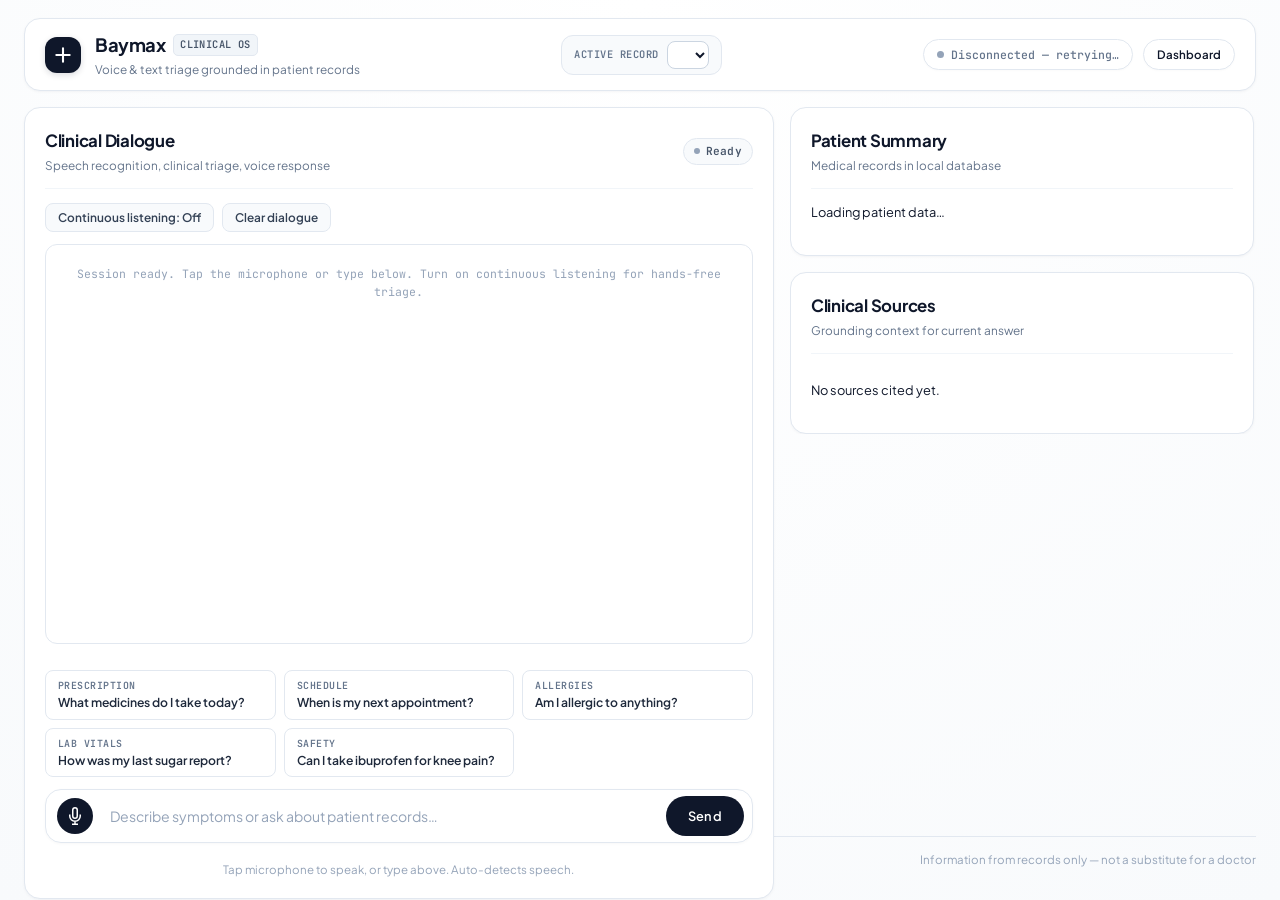
==== commit f2d41946: "feat(pwa): add PWA manifest, service worker, and upgrade UI to executive clinical dashboard" ====
--- a/frontend/assistant.html
+++ b/frontend/assistant.html
@@ -2,11 +2,24 @@
 <html lang="en">
 <head>
   <meta charset="UTF-8">
-  <meta name="viewport" content="width=device-width, initial-scale=1.0">
+  <meta name="viewport" content="width=device-width, initial-scale=1.0, maximum-scale=1.0, user-scalable=no">
   <title>Baymax Assistant — Voice &amp; Chat</title>
+  
+  <!-- Progressive Web App (PWA) -->
+  <link rel="manifest" href="manifest.json">
+  <meta name="theme-color" content="#0f172a">
+  <meta name="mobile-web-app-capable" content="yes">
+  <meta name="apple-mobile-web-app-capable" content="yes">
+  <meta name="apple-mobile-web-app-status-bar-style" content="default">
+  <meta name="apple-mobile-web-app-title" content="Baymax">
+  <link rel="apple-touch-icon" href="icons/icon-192.png">
+  <link rel="icon" type="image/svg+xml" href="icons/icon.svg">
+  <link rel="icon" type="image/png" sizes="192x192" href="icons/icon-192.png">
+
+  <!-- Fonts & Stylesheets -->
   <link rel="preconnect" href="https://fonts.googleapis.com">
   <link rel="preconnect" href="https://fonts.gstatic.com" crossorigin>
-  <link href="https://fonts.googleapis.com/css2?family=Plus+Jakarta+Sans:wght@400;500;600;700;800&family=JetBrains+Mono:wght@400;600&display=swap" rel="stylesheet">
+  <link href="https://fonts.googleapis.com/css2?family=Plus+Jakarta+Sans:wght@400;500;600;700;800&family=JetBrains+Mono:wght@400;500;600&display=swap" rel="stylesheet">
   <link rel="stylesheet" href="style.css">
   <link rel="stylesheet" href="assistant.css">
   <link rel="stylesheet" href="light.css">
@@ -17,18 +30,29 @@
   <div class="app-container">
     <header class="navbar">
       <div class="brand">
+        <div class="brand-emblem">
+          <svg viewBox="0 0 24 24" fill="none" stroke="currentColor" stroke-width="2.5" stroke-linecap="round" stroke-linejoin="round">
+            <path d="M12 4v16m-8-8h16"/>
+          </svg>
+        </div>
         <div class="brand-text">
-          <h1>Baymax <span class="badge-version">Clinical Assistant</span></h1>
+          <div class="brand-row">
+            <h1>Baymax</h1>
+            <span class="badge-version">Clinical OS</span>
+          </div>
           <p class="subtitle">Voice &amp; text triage grounded in patient records</p>
         </div>
       </div>
 
       <div class="patient-picker">
-        <label for="patientSelect">Patient</label>
+        <span class="picker-label">Active Record</span>
         <select id="patientSelect" aria-label="Choose patient"></select>
       </div>
 
       <div class="system-status-pills">
+        <button id="pwaInstallBtn" type="button" class="status-pill install-pill" style="display: none;">
+          Install App
+        </button>
         <div class="status-pill" id="wsPill">
           <span class="indicator-dot"></span>
           <span class="pill-text" id="wsStatusText">Connecting…</span>
@@ -39,12 +63,12 @@
 
     <main class="assistant-grid">
 
-      <!-- Chat + voice -->
+      <!-- Chat + voice dialogue section -->
       <section class="glass-card chat-card">
         <div class="card-header">
           <div class="card-title">
             <div>
-              <h2>Dialogue</h2>
+              <h2>Clinical Dialogue</h2>
               <p id="engineInfo">Speech recognition, clinical triage, voice response</p>
             </div>
           </div>
@@ -61,16 +85,33 @@
 
         <div class="chat-scroll" id="chatScroll" aria-live="polite"></div>
 
+        <!-- Guided Clinical Query Prompts -->
         <div class="suggestions" id="suggestions">
-          <button type="button" class="chip-btn">What medicines do I take today?</button>
-          <button type="button" class="chip-btn">When is my next appointment?</button>
-          <button type="button" class="chip-btn">Am I allergic to anything?</button>
-          <button type="button" class="chip-btn">How was my last sugar report?</button>
-          <button type="button" class="chip-btn">Can I take ibuprofen for my knee pain?</button>
+          <button type="button" class="chip-btn" data-query="What medicines do I take today?">
+            <span class="chip-cat">Prescription</span>
+            <span class="chip-label">What medicines do I take today?</span>
+          </button>
+          <button type="button" class="chip-btn" data-query="When is my next appointment?">
+            <span class="chip-cat">Schedule</span>
+            <span class="chip-label">When is my next appointment?</span>
+          </button>
+          <button type="button" class="chip-btn" data-query="Am I allergic to anything?">
+            <span class="chip-cat">Allergies</span>
+            <span class="chip-label">Am I allergic to anything?</span>
+          </button>
+          <button type="button" class="chip-btn" data-query="How was my last sugar report?">
+            <span class="chip-cat">Lab Vitals</span>
+            <span class="chip-label">How was my last sugar report?</span>
+          </button>
+          <button type="button" class="chip-btn" data-query="Can I take ibuprofen for my knee pain?">
+            <span class="chip-cat">Safety</span>
+            <span class="chip-label">Can I take ibuprofen for knee pain?</span>
+          </button>
         </div>
 
+        <!-- Composer & Microphone -->
         <div class="composer">
-          <button class="voice-mic-btn mic-small" id="micBtn" type="button" aria-label="Talk to Baymax">
+          <button class="voice-mic-btn" id="micBtn" type="button" aria-label="Talk to Baymax">
             <div class="mic-inner-circle">
               <svg class="mic-svg" viewBox="0 0 24 24" fill="none" stroke="currentColor" stroke-width="2">
                 <path d="M12 1a3 3 0 0 0-3 3v8a3 3 0 0 0 6 0V4a3 3 0 0 0-3-3z"/>
@@ -78,15 +119,27 @@
               </svg>
             </div>
           </button>
-          <input type="text" id="textInput" placeholder="Speak or type a symptom / question…" autocomplete="off" maxlength="500">
+          <input type="text" id="textInput" placeholder="Describe symptoms or ask about patient records…" autocomplete="off" maxlength="500">
           <button class="btn-send" id="sendBtn" type="button">Send</button>
         </div>
-        <div class="mic-hint" id="micHint">Tap microphone to speak, or type below. Auto-detects speech.</div>
+
+        <!-- Dynamic Live Audio Soundbars & Hint -->
+        <div class="mic-status-row">
+          <div class="audio-soundbars" id="audioSoundbars" aria-hidden="true">
+            <span class="bar b1"></span>
+            <span class="bar b2"></span>
+            <span class="bar b3"></span>
+            <span class="bar b4"></span>
+            <span class="bar b5"></span>
+          </div>
+          <div class="mic-hint" id="micHint">Tap microphone to speak, or type above. Auto-detects speech.</div>
+        </div>
       </section>
 
       <!-- Side panels -->
       <aside class="side-col">
-        <article class="glass-card">
+        <!-- Patient Summary Card -->
+        <article class="glass-card patient-section">
           <div class="card-header">
             <div class="card-title">
               <div>
@@ -95,10 +148,11 @@
               </div>
             </div>
           </div>
-          <div id="patientCard" class="patient-card"><p class="muted">Loading…</p></div>
+          <div id="patientCard" class="patient-card"><p class="muted">Loading patient data…</p></div>
         </article>
 
-        <article class="glass-card">
+        <!-- Clinical Sources Card -->
+        <article class="glass-card sources-section">
           <div class="card-header">
             <div class="card-title">
               <div>
@@ -120,4 +174,4 @@
 
   <script src="assistant.js"></script>
 </body>
-</html>+</html>
--- a/frontend/light.css
+++ b/frontend/light.css
@@ -1,223 +1,380 @@
 /* ===================================================================
-   Baymax — Clean, Minimal, Aesthetic Healthcare UI
-   Linear / Apple Health inspired modern monochrome design system.
+   Baymax Clinical OS — Elite Healthcare Design System
+   Modern, Precision-Crafted, Aesthetic Clinical UI
+   Inspired by Linear & Apple Health. Zero AI slop, zero emojis.
    =================================================================== */
 
 :root {
   color-scheme: light;
-  --bg-base: #f8fafc;
-  --bg-gradient: none;
+  
+  /* Canvas & Surfaces */
+  --bg-canvas: #f8fafc;
   --card-bg: #ffffff;
   --card-border: #e2e8f0;
-  --card-hover-border: #cbd5e1;
-
-  --accent-primary: #0f172a;
-  --accent-glow: transparent;
-  --accent-light: #2563eb;
-
-  --red-heart: #ef4444;
-  --red-glow: transparent;
-  --emerald-green: #10b981;
-  --emerald-glow: transparent;
-  --amber-warn: #f59e0b;
-
-  --text-main: #0f172a;
-  --text-mid: #475569;
-  --text-dim: #94a3b8;
-
-  --font-main: 'Plus Jakarta Sans', -apple-system, BlinkMacSystemFont, 'Segoe UI', Roboto, sans-serif;
-  --font-mono: 'JetBrains Mono', monospace;
-
-  --radius-sm: 6px;
-  --radius-md: 10px;
-  --radius-lg: 14px;
-  --radius-xl: 18px;
+  --card-border-hover: #cbd5e1;
+  --card-shadow: 0 1px 3px 0 rgba(15, 23, 42, 0.04), 0 1px 2px -1px rgba(15, 23, 42, 0.02);
+  --card-shadow-elevated: 0 4px 16px -2px rgba(15, 23, 42, 0.06), 0 2px 6px -1px rgba(15, 23, 42, 0.03);
+
+  /* Obsidian & Monochrome Primary */
+  --slate-950: #020617;
+  --slate-900: #0f172a;
+  --slate-800: #1e293b;
+  --slate-700: #334155;
+  --slate-600: #475569;
+  --slate-500: #64748b;
+  --slate-400: #94a3b8;
+  --slate-300: #cbd5e1;
+  --slate-200: #e2e8f0;
+  --slate-100: #f1f5f9;
+  --slate-50:  #f8fafc;
+
+  /* Clinical Accents (Tactile & Purposeful) */
+  --clinical-blue: #0284c7;
+  --clinical-blue-subtle: #f0f9ff;
+  --emerald-status: #10b981;
+  --emerald-subtle: #ecfdf5;
+  --amber-status: #f59e0b;
+  --amber-subtle: #fffbeb;
+  --crimson-active: #dc2626;
+  --crimson-subtle: #fef2f2;
+
+  /* Typography */
+  --font-sans: 'Plus Jakarta Sans', -apple-system, BlinkMacSystemFont, 'Segoe UI', Roboto, Helvetica, Arial, sans-serif;
+  --font-mono: 'JetBrains Mono', ui-monospace, SFMono-Regular, Menlo, Monaco, Consolas, monospace;
+
+  /* Geometry */
+  --radius-xs: 5px;
+  --radius-sm: 8px;
+  --radius-md: 12px;
+  --radius-lg: 16px;
+  --radius-xl: 20px;
   --radius-full: 9999px;
 }
 
+/* ── Base Reset & Canvas ───────────────────────────────────────────── */
+*, *::before, *::after {
+  box-sizing: border-box;
+}
+
 body {
-  background: #f8fafc !important;
-  color: #0f172a !important;
-  font-family: var(--font-main);
+  margin: 0;
+  padding: 0;
+  background-color: var(--bg-canvas) !important;
+  background-image: radial-gradient(circle at 50% 0%, #ffffff 0%, #f8fafc 100%) !important;
+  color: var(--slate-900) !important;
+  font-family: var(--font-sans);
+  font-size: 14px;
+  line-height: 1.5;
   -webkit-font-smoothing: antialiased;
+  -moz-osx-font-smoothing: grayscale;
+  min-height: 100vh;
 }
 
 .app-background {
   display: none !important;
 }
 
-/* ── Clean Navbar ──────────────────────────────────────────────────── */
+.app-container {
+  max-width: 1380px;
+  margin: 0 auto;
+  padding: 18px 24px 32px;
+  display: flex;
+  flex-direction: column;
+  gap: 16px;
+  min-height: 100vh;
+}
+
+/* ── Precision Navbar ──────────────────────────────────────────────── */
 .navbar {
-  background: #ffffff;
-  border: 1px solid #e2e8f0;
+  background: var(--card-bg);
+  border: 1px solid var(--card-border);
   border-radius: var(--radius-lg);
-  box-shadow: 0 1px 3px 0 rgba(0, 0, 0, 0.04);
+  box-shadow: var(--card-shadow);
+  padding: 12px 20px;
+  display: flex;
+  align-items: center;
+  justify-content: space-between;
+  gap: 16px;
   backdrop-filter: none;
-  padding: 12px 20px;
 }
 
 .navbar .brand {
-  gap: 12px;
-}
-
-.navbar .brand .logo-icon {
-  display: none;
-}
-
-.navbar .brand-text h1 {
+  display: flex;
+  align-items: center;
+  gap: 14px;
+}
+
+.brand-emblem {
+  width: 36px;
+  height: 36px;
+  border-radius: var(--radius-md);
+  background: var(--slate-900);
+  color: #ffffff;
+  display: flex;
+  align-items: center;
+  justify-content: center;
+  box-shadow: 0 2px 6px rgba(15, 23, 42, 0.15);
+  flex-shrink: 0;
+}
+
+.brand-emblem svg {
+  width: 20px;
+  height: 20px;
+}
+
+.brand-text .brand-row {
+  display: flex;
+  align-items: center;
+  gap: 8px;
+}
+
+.brand-text h1 {
+  margin: 0;
   font-size: 1.15rem;
   font-weight: 700;
-  color: #0f172a;
-  letter-spacing: -0.02em;
+  letter-spacing: -0.025em;
+  color: var(--slate-900);
+}
+
+.brand-text .badge-version {
+  font-family: var(--font-mono);
+  font-size: 0.65rem;
+  font-weight: 600;
+  color: var(--slate-600);
+  background: var(--slate-100);
+  border: 1px solid var(--slate-200);
+  border-radius: var(--radius-xs);
+  padding: 2px 6px;
+  text-transform: uppercase;
+  letter-spacing: 0.04em;
+}
+
+.brand-text .subtitle {
+  margin: 2px 0 0;
+  font-size: 0.74rem;
+  color: var(--slate-500);
+}
+
+/* ── Patient Picker Dropdown ───────────────────────────────────────── */
+.patient-picker {
   display: flex;
   align-items: center;
   gap: 8px;
-}
-
-.navbar .brand-text h1 .badge-version {
-  font-size: 0.68rem;
-  font-weight: 600;
-  color: #475569;
-  background: #f1f5f9;
-  border: 1px solid #e2e8f0;
-  border-radius: var(--radius-full);
-  padding: 2px 8px;
-  letter-spacing: 0.02em;
-  text-transform: uppercase;
-}
-
-.navbar .brand-text .subtitle {
-  font-size: 0.75rem;
-  color: #64748b;
-  margin-top: 2px;
-}
-
-/* ── Patient Picker & Status Pills ─────────────────────────────────── */
-.patient-picker {
-  background: #f8fafc;
-  border: 1px solid #e2e8f0;
+  background: var(--slate-50);
+  border: 1px solid var(--slate-200);
   border-radius: var(--radius-md);
-  padding: 4px 10px;
-  color: #64748b;
-  font-size: 0.75rem;
+  padding: 5px 12px;
+}
+
+.picker-label {
+  font-family: var(--font-mono);
+  font-size: 0.65rem;
   font-weight: 600;
   text-transform: uppercase;
   letter-spacing: 0.05em;
+  color: var(--slate-500);
 }
 
 .patient-picker select {
   background: #ffffff;
-  border: 1px solid #cbd5e1;
+  border: 1px solid var(--slate-300);
   border-radius: var(--radius-sm);
-  color: #0f172a;
-  font-weight: 600;
+  color: var(--slate-900);
+  font-family: var(--font-sans);
   font-size: 0.8rem;
-  padding: 4px 8px;
+  font-weight: 600;
+  padding: 4px 10px;
   outline: none;
+  cursor: pointer;
+  transition: border-color 0.15s ease;
+}
+
+.patient-picker select:focus {
+  border-color: var(--slate-900);
+}
+
+/* ── System Status & Nav Pills ─────────────────────────────────────── */
+.system-status-pills {
+  display: flex;
+  align-items: center;
+  gap: 10px;
 }
 
 .status-pill {
+  display: inline-flex;
+  align-items: center;
+  gap: 7px;
   background: #ffffff;
-  border: 1px solid #e2e8f0;
-  color: #475569;
-  font-size: 0.75rem;
-  font-weight: 600;
-  padding: 6px 12px;
+  border: 1px solid var(--card-border);
+  color: var(--slate-700);
+  font-family: var(--font-mono);
+  font-size: 0.72rem;
+  font-weight: 500;
+  padding: 6px 13px;
   border-radius: var(--radius-full);
-  box-shadow: 0 1px 2px rgba(0, 0, 0, 0.02);
+  box-shadow: 0 1px 2px rgba(15, 23, 42, 0.02);
+  white-space: nowrap;
+}
+
+.status-pill .indicator-dot {
+  width: 7px;
+  height: 7px;
+  border-radius: 50%;
+  background: var(--slate-400);
 }
 
 .status-pill.online {
-  color: #0f766e;
-}
+  color: var(--slate-900);
+  border-color: #cbd5e1;
+}
+
 .status-pill.online .indicator-dot {
-  background: #10b981;
+  background: var(--emerald-status);
+  box-shadow: 0 0 0 3px rgba(16, 185, 129, 0.15);
+}
+
+.status-pill.connecting {
+  color: var(--amber-status);
+}
+
+.status-pill.connecting .indicator-dot {
+  background: var(--amber-status);
+  box-shadow: 0 0 0 3px rgba(245, 158, 11, 0.18);
 }
 
 .status-pill.offline {
-  color: #b91c1c;
-}
+  color: var(--slate-500);
+}
+
 .status-pill.offline .indicator-dot {
-  background: #ef4444;
-}
-
-.status-pill.connecting {
-  color: #b45309;
-}
-.status-pill.connecting .indicator-dot {
-  background: #f59e0b;
+  background: var(--slate-400);
+}
+
+.status-pill.install-pill {
+  background: var(--slate-900);
+  color: #ffffff;
+  border: 1px solid var(--slate-900);
+  cursor: pointer;
+  font-family: var(--font-sans);
+  font-weight: 600;
+  transition: background 0.15s ease;
+}
+
+.status-pill.install-pill:hover {
+  background: var(--slate-800);
 }
 
 .status-pill.nav-link {
-  color: #0f172a;
+  color: var(--slate-900);
   text-decoration: none;
-  font-weight: 600;
-}
+  font-family: var(--font-sans);
+  font-weight: 600;
+  transition: all 0.15s ease;
+}
+
 .status-pill.nav-link:hover {
-  background: #f1f5f9;
-  border-color: #cbd5e1;
-}
-
-/* ── Main Layout & Cards ───────────────────────────────────────────── */
+  background: var(--slate-100);
+  border-color: var(--slate-300);
+}
+
+/* ── Main Grid Layout ──────────────────────────────────────────────── */
+.assistant-grid {
+  display: grid;
+  grid-template-columns: 1.85fr 1.15fr;
+  gap: 16px;
+  align-items: start;
+}
+
 .glass-card {
-  background: #ffffff;
-  border: 1px solid #e2e8f0;
+  background: var(--card-bg);
+  border: 1px solid var(--card-border);
   border-radius: var(--radius-lg);
-  box-shadow: 0 1px 3px 0 rgba(0, 0, 0, 0.04);
-  backdrop-filter: none;
-}
+  box-shadow: var(--card-shadow);
+  padding: 20px;
+  position: relative;
+}
+
 .glass-card::before {
   display: none !important;
 }
 
 .card-header {
-  border-bottom: 1px solid #f1f5f9;
+  display: flex;
+  align-items: center;
+  justify-content: space-between;
+  border-bottom: 1px solid var(--slate-100);
   padding-bottom: 14px;
   margin-bottom: 14px;
 }
 
 .card-title h2 {
+  margin: 0;
   font-size: 1.05rem;
   font-weight: 700;
-  color: #0f172a;
-  letter-spacing: -0.01em;
+  letter-spacing: -0.015em;
+  color: var(--slate-900);
 }
 
 .card-title p {
-  font-size: 0.75rem;
-  color: #64748b;
-  margin-top: 2px;
-}
-
-.card-icon {
-  display: none !important;
+  margin: 3px 0 0;
+  font-size: 0.74rem;
+  color: var(--slate-500);
 }
 
 /* ── Audio State Pill ──────────────────────────────────────────────── */
 .audio-state-pill {
-  background: #f8fafc;
-  border: 1px solid #e2e8f0;
-  color: #475569;
-  font-size: 0.72rem;
+  display: inline-flex;
+  align-items: center;
+  gap: 6px;
+  background: var(--slate-50);
+  border: 1px solid var(--slate-200);
+  color: var(--slate-600);
+  font-family: var(--font-mono);
+  font-size: 0.7rem;
   font-weight: 600;
   padding: 4px 10px;
   border-radius: var(--radius-full);
-}
+  letter-spacing: 0.02em;
+}
+
+.audio-state-pill .state-dot {
+  width: 6px;
+  height: 6px;
+  border-radius: 50%;
+  background: var(--slate-400);
+}
+
 .audio-state-pill.listening {
-  color: #dc2626;
-  border-color: #fecaca;
-  background: #fef2f2;
-}
+  background: var(--crimson-subtle);
+  border-color: #fca5a5;
+  color: var(--crimson-active);
+}
+
 .audio-state-pill.listening .state-dot {
-  background: #dc2626;
-}
+  background: var(--crimson-active);
+  box-shadow: 0 0 0 3px rgba(220, 38, 38, 0.2);
+}
+
+.audio-state-pill.thinking {
+  background: var(--clinical-blue-subtle);
+  border-color: #bae6fd;
+  color: var(--clinical-blue);
+}
+
+.audio-state-pill.thinking .state-dot {
+  background: var(--clinical-blue);
+  box-shadow: 0 0 0 3px rgba(2, 132, 199, 0.2);
+}
+
 .audio-state-pill.speaking {
-  color: #0f766e;
-  border-color: #99f6e4;
-  background: #f0fdfa;
-}
+  background: var(--emerald-subtle);
+  border-color: #a7f3d0;
+  color: #065f46;
+}
+
 .audio-state-pill.speaking .state-dot {
-  background: #0f766e;
+  background: var(--emerald-status);
+  box-shadow: 0 0 0 3px rgba(16, 185, 129, 0.2);
 }
 
 /* ── Chat Tools ────────────────────────────────────────────────────── */
@@ -228,9 +385,10 @@
 }
 
 .tool-btn {
-  background: #f8fafc;
-  border: 1px solid #e2e8f0;
-  color: #475569;
+  background: var(--slate-50);
+  border: 1px solid var(--slate-200);
+  color: var(--slate-700);
+  font-family: var(--font-sans);
   font-size: 0.74rem;
   font-weight: 600;
   padding: 6px 12px;
@@ -240,24 +398,29 @@
 }
 
 .tool-btn:hover {
-  background: #f1f5f9;
-  color: #0f172a;
-  border-color: #cbd5e1;
+  background: var(--slate-100);
+  color: var(--slate-900);
+  border-color: var(--slate-300);
 }
 
 .tool-btn.on {
-  background: #0f172a;
+  background: var(--slate-900);
   color: #ffffff;
-  border-color: #0f172a;
-}
-
-/* ── Chat Messages (Linear / Modern Minimal) ───────────────────────── */
+  border-color: var(--slate-900);
+}
+
+/* ── Chat Messages ─────────────────────────────────────────────────── */
 .chat-scroll {
-  background: #ffffff;
-  border: 1px solid #f1f5f9;
+  height: 400px;
+  overflow-y: auto;
+  background: var(--card-bg);
+  border: 1px solid var(--slate-200);
   border-radius: var(--radius-md);
   padding: 16px;
+  display: flex;
+  flex-direction: column;
   gap: 14px;
+  scroll-behavior: smooth;
 }
 
 .dialogue-msg {
@@ -268,18 +431,20 @@
   box-shadow: none;
 }
 
-/* User Message: Crisp Solid Dark */
+/* User Message: Precision Obsidian Bubble */
 .dialogue-msg.user {
-  background: #0f172a !important;
+  background: var(--slate-900) !important;
   color: #ffffff !important;
   border: none !important;
-  border-radius: 14px 14px 2px 14px;
+  border-radius: 16px 16px 4px 16px;
   align-self: flex-end;
   max-width: 82%;
+  box-shadow: 0 2px 6px rgba(15, 23, 42, 0.12);
 }
 
 .dialogue-msg.user .msg-author {
-  color: #94a3b8;
+  color: var(--slate-400);
+  font-family: var(--font-mono);
   font-size: 0.65rem;
   font-weight: 700;
   text-transform: uppercase;
@@ -291,118 +456,155 @@
   color: #ffffff !important;
 }
 
-/* Baymax Message: Clean Subtle Gray Surface */
+/* Baymax Message: Clean Clinical White Card */
 .dialogue-msg.robot {
-  background: #f8fafc !important;
-  color: #0f172a !important;
-  border: 1px solid #e2e8f0 !important;
-  border-radius: 14px 14px 14px 2px;
+  background: var(--slate-50) !important;
+  color: var(--slate-900) !important;
+  border: 1px solid var(--slate-200) !important;
+  border-radius: 16px 16px 16px 4px;
   align-self: flex-start;
-  max-width: 86%;
+  max-width: 88%;
+  box-shadow: 0 1px 3px rgba(15, 23, 42, 0.03);
 }
 
 .dialogue-msg.robot .msg-author {
-  color: #64748b;
+  color: var(--slate-600);
+  font-family: var(--font-mono);
   font-size: 0.65rem;
   font-weight: 700;
   text-transform: uppercase;
   letter-spacing: 0.06em;
-  margin-bottom: 4px;
+  margin-bottom: 5px;
 }
 
 .dialogue-msg.robot .msg-content {
-  color: #0f172a !important;
-}
-
-/* System Messages: Clean Centered Gray */
+  color: var(--slate-900) !important;
+}
+
+.dialogue-msg.robot .msg-sources {
+  margin-top: 8px;
+  display: flex;
+  flex-wrap: wrap;
+  gap: 5px;
+}
+
+/* System Message: Centered Subtle Notice */
 .dialogue-msg.system-msg {
   background: transparent !important;
   border: none !important;
-  color: #94a3b8 !important;
-  font-size: 0.74rem;
+  color: var(--slate-400) !important;
+  font-family: var(--font-mono);
+  font-size: 0.72rem;
   text-align: center;
   padding: 4px 0;
   align-self: center;
 }
+
 .dialogue-msg.system-msg .msg-author {
   display: none;
 }
 
-/* ── Suggestions Chips ─────────────────────────────────────────────── */
+/* ── Guided Clinical Query Suggestions ─────────────────────────────── */
 .suggestions {
-  display: flex;
-  flex-wrap: wrap;
-  gap: 6px;
-  margin-top: 10px;
-  margin-bottom: 14px;
+  display: grid;
+  grid-template-columns: repeat(auto-fit, minmax(190px, 1fr));
+  gap: 8px;
+  margin-top: 12px;
+  margin-bottom: 12px;
 }
 
 .chip-btn {
-  background: #ffffff;
-  border: 1px solid #e2e8f0;
-  color: #334155;
-  font-size: 0.75rem;
-  font-weight: 500;
-  padding: 5px 12px;
-  border-radius: var(--radius-full);
+  display: flex;
+  flex-direction: column;
+  align-items: flex-start;
+  gap: 2px;
+  background: var(--card-bg);
+  border: 1px solid var(--card-border);
+  border-radius: var(--radius-sm);
+  padding: 8px 12px;
   cursor: pointer;
+  text-align: left;
   transition: all 0.15s ease;
 }
 
+.chip-btn .chip-cat {
+  font-family: var(--font-mono);
+  font-size: 0.62rem;
+  font-weight: 600;
+  text-transform: uppercase;
+  letter-spacing: 0.05em;
+  color: var(--slate-500);
+}
+
+.chip-btn .chip-label {
+  font-size: 0.76rem;
+  font-weight: 600;
+  color: var(--slate-800);
+  line-height: 1.35;
+}
+
 .chip-btn:hover {
-  background: #0f172a;
-  color: #ffffff;
-  border-color: #0f172a;
-}
-
-/* ── Composer (Input & Controls) ───────────────────────────────────── */
+  background: var(--slate-50);
+  border-color: var(--slate-900);
+  transform: translateY(-1px);
+  box-shadow: 0 2px 5px rgba(15, 23, 42, 0.04);
+}
+
+/* ── Composer & Audio Controls ─────────────────────────────────────── */
 .composer {
   display: flex;
   align-items: center;
   gap: 10px;
-  background: #ffffff;
-  border: 1px solid #e2e8f0;
+  background: var(--card-bg);
+  border: 1px solid var(--card-border);
   border-radius: var(--radius-lg);
   padding: 6px 8px 6px 10px;
-  box-shadow: 0 1px 3px rgba(0, 0, 0, 0.03);
+  box-shadow: 0 1px 3px rgba(15, 23, 42, 0.03);
+  transition: border-color 0.15s ease, box-shadow 0.15s ease;
+}
+
+.composer:focus-within {
+  border-color: var(--slate-900);
+  box-shadow: 0 0 0 3px rgba(15, 23, 42, 0.06);
 }
 
 .composer input {
   flex: 1;
   background: transparent !important;
   border: none !important;
-  color: #0f172a !important;
-  font-family: var(--font-main);
+  color: var(--slate-900) !important;
+  font-family: var(--font-sans);
   font-size: 0.88rem;
   outline: none !important;
   padding: 8px 6px;
 }
 
 .composer input::placeholder {
-  color: #94a3b8 !important;
+  color: var(--slate-400) !important;
 }
 
 .btn-send {
-  background: #0f172a !important;
+  background: var(--slate-900) !important;
   color: #ffffff !important;
   border: none !important;
-  border-radius: var(--radius-md);
+  border-radius: var(--radius-sm);
   padding: 8px 18px;
-  font-size: 0.82rem;
+  font-family: var(--font-sans);
+  font-size: 0.8rem;
   font-weight: 600;
   cursor: pointer;
+  letter-spacing: 0.02em;
   transition: background 0.15s ease;
 }
 
 .btn-send:hover {
-  background: #334155 !important;
-}
-
-/* ── Minimalist Microphone Button ──────────────────────────────────── */
+  background: var(--slate-800) !important;
+}
+
+/* ── Tactical Microphone Button ────────────────────────────────────── */
 .voice-mic-btn {
-  position: relative;
-  width: 40px;
-  height: 40px;
+  width: 38px;
+  height: 38px;
   border: none;
   background: transparent;
   cursor: pointer;
@@ -410,118 +612,386 @@
   align-items: center;
   justify-content: center;
   padding: 0;
-}
-
-.ripple-ring {
-  display: none !important;
+  flex-shrink: 0;
 }
 
 .mic-inner-circle {
   width: 36px;
   height: 36px;
   border-radius: 50%;
-  background: #0f172a !important;
+  background: var(--slate-900) !important;
   color: #ffffff !important;
   display: flex;
   align-items: center;
   justify-content: center;
-  transition: all 0.2s ease;
+  transition: all 0.2s cubic-bezier(0.16, 1, 0.3, 1);
+}
+
+.mic-inner-circle svg {
+  width: 18px;
+  height: 18px;
+}
+
+.voice-mic-btn:hover .mic-inner-circle {
+  background: var(--slate-800) !important;
+  transform: scale(1.05);
 }
 
 .voice-mic-btn.active .mic-inner-circle {
-  background: #dc2626 !important;
+  background: var(--crimson-active) !important;
   transform: scale(1.08);
   box-shadow: 0 0 0 4px rgba(220, 38, 38, 0.2);
 }
 
+/* ── Dynamic Live Audio Soundbars ──────────────────────────────────── */
+.mic-status-row {
+  display: flex;
+  align-items: center;
+  justify-content: center;
+  gap: 10px;
+  margin-top: 8px;
+}
+
+.audio-soundbars {
+  display: none;
+  align-items: center;
+  gap: 3px;
+  height: 14px;
+}
+
+.audio-soundbars.active {
+  display: inline-flex;
+}
+
+.audio-soundbars .bar {
+  width: 2.5px;
+  height: 6px;
+  background: var(--crimson-active);
+  border-radius: 2px;
+  transition: height 0.08s ease;
+  animation: pulseBar 0.8s ease-in-out infinite alternate;
+}
+
+.audio-soundbars .bar.b1 { animation-delay: 0.1s; }
+.audio-soundbars .bar.b2 { animation-delay: 0.3s; }
+.audio-soundbars .bar.b3 { animation-delay: 0.5s; }
+.audio-soundbars .bar.b4 { animation-delay: 0.2s; }
+.audio-soundbars .bar.b5 { animation-delay: 0.4s; }
+
+@keyframes pulseBar {
+  0% { height: 4px; }
+  100% { height: 14px; }
+}
+
 .mic-hint {
   font-size: 0.72rem;
-  color: #94a3b8;
-  margin-top: 6px;
+  color: var(--slate-400);
   text-align: center;
 }
 
-/* ── Patient Card & Side Column ────────────────────────────────────── */
-.patient-card h2 {
-  font-size: 1.15rem;
+/* ── Executive Patient Summary Card ────────────────────────────────── */
+.side-col {
+  display: flex;
+  flex-direction: column;
+  gap: 16px;
+}
+
+.pt-profile-header {
+  display: flex;
+  align-items: center;
+  gap: 12px;
+  margin-bottom: 14px;
+}
+
+.pt-avatar {
+  width: 44px;
+  height: 44px;
+  border-radius: var(--radius-md);
+  background: var(--slate-900);
+  color: #ffffff;
+  font-family: var(--font-mono);
+  font-size: 1rem;
   font-weight: 700;
-  color: #0f172a;
-  letter-spacing: -0.01em;
-}
-
-.patient-meta {
-  color: #64748b;
-  font-size: 0.8rem;
+  display: flex;
+  align-items: center;
+  justify-content: center;
+  box-shadow: 0 2px 6px rgba(15, 23, 42, 0.12);
+  flex-shrink: 0;
+}
+
+.pt-avatar-info .pt-name {
+  font-size: 1.12rem;
+  font-weight: 700;
+  color: var(--slate-900);
+  letter-spacing: -0.015em;
+  line-height: 1.25;
+}
+
+.pt-avatar-info .pt-physician {
+  font-size: 0.75rem;
+  color: var(--slate-500);
   margin-top: 2px;
-  margin-bottom: 12px;
-}
-
+}
+
+/* 3-Tile Demographics Grid */
+.pt-vitals-grid {
+  display: grid;
+  grid-template-columns: repeat(3, 1fr);
+  gap: 8px;
+  margin-bottom: 14px;
+}
+
+.vitals-tile {
+  background: var(--slate-50);
+  border: 1px solid var(--slate-200);
+  border-radius: var(--radius-sm);
+  padding: 8px 10px;
+  display: flex;
+  flex-direction: column;
+  gap: 2px;
+}
+
+.vitals-tile .tile-label {
+  font-family: var(--font-mono);
+  font-size: 0.62rem;
+  font-weight: 600;
+  text-transform: uppercase;
+  letter-spacing: 0.05em;
+  color: var(--slate-500);
+}
+
+.vitals-tile .tile-val {
+  font-size: 0.88rem;
+  font-weight: 700;
+  color: var(--slate-900);
+}
+
+.vitals-tile.blood-tile .blood-val {
+  color: #b91c1c;
+}
+
+/* Patient Section Blocks */
 .pt-block {
   margin-top: 12px;
   padding-top: 10px;
-  border-top: 1px solid #f1f5f9;
+  border-top: 1px solid var(--slate-100);
 }
 
 .pt-block h3 {
+  font-family: var(--font-mono);
   font-size: 0.68rem;
   font-weight: 700;
   text-transform: uppercase;
   letter-spacing: 0.06em;
-  color: #64748b;
-  margin-bottom: 6px;
-}
-
-/* Chips for allergies & conditions */
+  color: var(--slate-500);
+  margin: 0 0 8px;
+}
+
+/* Chips & Badges */
+.chips {
+  display: flex;
+  flex-wrap: wrap;
+  gap: 6px;
+}
+
 .chip {
   font-size: 0.72rem;
   font-weight: 500;
-  padding: 3px 10px;
-  border-radius: var(--radius-full);
+  padding: 3px 8px;
+  border-radius: var(--radius-xs);
+  display: inline-flex;
+  align-items: center;
+  gap: 4px;
+}
+
+.chip-neutral {
+  background: var(--slate-100) !important;
+  border: 1px solid var(--slate-200) !important;
+  color: var(--slate-700) !important;
 }
 
 .chip-warn {
-  background: #fef2f2 !important;
+  background: var(--crimson-subtle) !important;
   border: 1px solid #fecaca !important;
   color: #991b1b !important;
 }
 
-.chip-info {
-  background: #f1f5f9 !important;
-  border: 1px solid #e2e8f0 !important;
-  color: #334155 !important;
-}
-
-.pt-block li {
+.chip-info, .chip-source {
+  background: var(--slate-100) !important;
+  border: 1px solid var(--slate-200) !important;
+  color: var(--slate-700) !important;
+  font-family: var(--font-mono);
+  font-size: 0.66rem;
+  font-weight: 600;
+  text-transform: uppercase;
+}
+
+/* Prescriptions Medication Schedule */
+.pt-med-list {
+  display: flex;
+  flex-direction: column;
+  gap: 6px;
+}
+
+.pt-med-item {
+  background: var(--slate-50);
+  border: 1px solid var(--slate-200);
+  border-radius: var(--radius-xs);
+  padding: 6px 10px;
+}
+
+.pt-med-item .med-top {
+  display: flex;
+  align-items: center;
+  justify-content: space-between;
+}
+
+.pt-med-item .med-name {
   font-size: 0.8rem;
-  color: #0f172a;
-  line-height: 1.4;
-}
-
-.pt-block li span {
+  font-weight: 600;
+  color: var(--slate-900);
+}
+
+.pt-med-item .med-dose {
+  font-family: var(--font-mono);
+  font-size: 0.68rem;
+  font-weight: 600;
+  background: #ffffff;
+  border: 1px solid var(--slate-300);
+  padding: 1px 6px;
+  border-radius: 4px;
+  color: var(--slate-700);
+}
+
+.pt-med-item .med-freq {
   font-size: 0.72rem;
-  color: #64748b;
-}
-
-/* ── Citations / Sources ───────────────────────────────────────────── */
-.source-item {
-  background: #f8fafc;
-  border: 1px solid #e2e8f0;
+  color: var(--slate-500);
+  margin-top: 2px;
+}
+
+/* Upcoming Appointment Card */
+.pt-appt-card {
+  display: flex;
+  align-items: center;
+  gap: 12px;
+  background: var(--slate-50);
+  border: 1px solid var(--slate-200);
   border-radius: var(--radius-sm);
   padding: 8px 12px;
 }
 
-.source-item p {
-  color: #475569;
+.appt-badge {
+  background: var(--slate-900);
+  color: #ffffff;
+  font-family: var(--font-mono);
+  font-size: 0.7rem;
+  font-weight: 700;
+  padding: 6px 8px;
+  border-radius: var(--radius-xs);
+  text-align: center;
+  white-space: nowrap;
+}
+
+.appt-details .appt-doctor {
+  font-size: 0.8rem;
+  font-weight: 600;
+  color: var(--slate-900);
+}
+
+.appt-details .appt-meta {
+  font-size: 0.72rem;
+  color: var(--slate-500);
+  margin-top: 2px;
+}
+
+/* Emergency Contact Row */
+.pt-ec-row {
+  margin-top: 10px;
+  padding-top: 8px;
+  border-top: 1px solid var(--slate-100);
+  font-size: 0.72rem;
+  color: var(--slate-500);
+}
+
+.pt-ec-row .ec-label {
+  font-family: var(--font-mono);
+  font-weight: 600;
+  text-transform: uppercase;
+}
+
+.pt-ec-row .ec-val {
+  color: var(--slate-700);
+  font-weight: 500;
+}
+
+/* ── Clinical Sources (Audit Trail) ────────────────────────────────── */
+.sources-list {
+  display: flex;
+  flex-direction: column;
+  gap: 8px;
+}
+
+.source-item {
+  background: var(--slate-50);
+  border: 1px solid var(--slate-200);
+  border-left: 3px solid var(--slate-900);
+  border-radius: var(--radius-xs);
+  padding: 8px 12px;
+}
+
+.source-top {
+  display: flex;
+  align-items: center;
+  gap: 6px;
+  margin-bottom: 4px;
+}
+
+.source-index {
+  font-family: var(--font-mono);
+  font-size: 0.68rem;
+  font-weight: 700;
+  color: var(--slate-500);
+}
+
+.source-item p.source-text {
+  margin: 0;
+  color: var(--slate-700);
   font-size: 0.76rem;
-  line-height: 1.4;
+  line-height: 1.45;
 }
 
 /* ── Footer ────────────────────────────────────────────────────────── */
 .app-footer {
-  border-top: 1px solid #e2e8f0;
-  color: #94a3b8;
+  border-top: 1px solid var(--card-border);
+  color: var(--slate-400);
   font-size: 0.72rem;
-  padding-top: 12px;
+  padding-top: 14px;
   display: flex;
   justify-content: space-between;
-}
+  align-items: center;
+}
+
+/* ── Responsive Refinements ────────────────────────────────────────── */
+@media (max-width: 960px) {
+  .app-container {
+    padding: 12px;
+  }
+  .navbar {
+    flex-wrap: wrap;
+    gap: 10px;
+  }
+  .assistant-grid {
+    grid-template-columns: 1fr;
+  }
+  .suggestions {
+    grid-template-columns: 1fr;
+  }
+  .chat-scroll {
+    height: 350px;
+  }
+  .app-footer {
+    flex-direction: column;
+    gap: 6px;
+    text-align: center;
+  }
+}
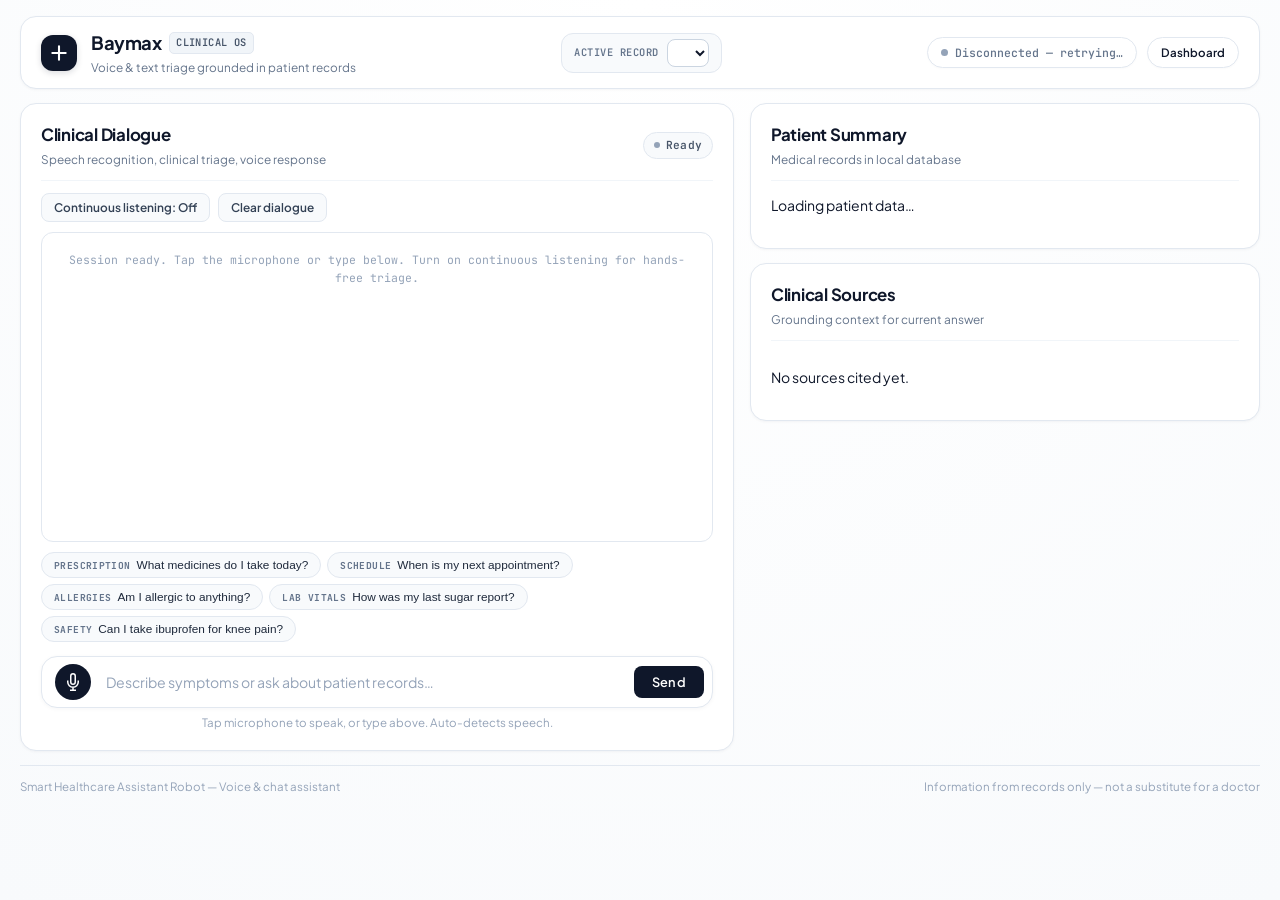
==== commit d49df836: "fix(ui): remove legacy stylesheet collisions, enable natural scrolling, and keep chat input in view" ====
--- a/frontend/assistant.html
+++ b/frontend/assistant.html
@@ -20,8 +20,6 @@
   <link rel="preconnect" href="https://fonts.googleapis.com">
   <link rel="preconnect" href="https://fonts.gstatic.com" crossorigin>
   <link href="https://fonts.googleapis.com/css2?family=Plus+Jakarta+Sans:wght@400;500;600;700;800&family=JetBrains+Mono:wght@400;500;600&display=swap" rel="stylesheet">
-  <link rel="stylesheet" href="style.css">
-  <link rel="stylesheet" href="assistant.css">
   <link rel="stylesheet" href="light.css">
 </head>
 <body>
--- a/frontend/light.css
+++ b/frontend/light.css
@@ -13,7 +13,6 @@
   --card-border: #e2e8f0;
   --card-border-hover: #cbd5e1;
   --card-shadow: 0 1px 3px 0 rgba(15, 23, 42, 0.04), 0 1px 2px -1px rgba(15, 23, 42, 0.02);
-  --card-shadow-elevated: 0 4px 16px -2px rgba(15, 23, 42, 0.06), 0 2px 6px -1px rgba(15, 23, 42, 0.03);
 
   /* Obsidian & Monochrome Primary */
   --slate-950: #020617;
@@ -51,14 +50,23 @@
   --radius-full: 9999px;
 }
 
-/* ── Base Reset & Canvas ───────────────────────────────────────────── */
+/* ── Base Reset & Scrollable Canvas ────────────────────────────────── */
 *, *::before, *::after {
   box-sizing: border-box;
+}
+
+html {
+  height: auto;
+  min-height: 100%;
 }
 
 body {
   margin: 0;
   padding: 0;
+  min-height: 100vh;
+  height: auto !important;
+  overflow-y: auto !important;
+  overflow-x: hidden !important;
   background-color: var(--bg-canvas) !important;
   background-image: radial-gradient(circle at 50% 0%, #ffffff 0%, #f8fafc 100%) !important;
   color: var(--slate-900) !important;
@@ -67,7 +75,22 @@
   line-height: 1.5;
   -webkit-font-smoothing: antialiased;
   -moz-osx-font-smoothing: grayscale;
-  min-height: 100vh;
+}
+
+/* Slim Modern Scrollbars */
+*::-webkit-scrollbar {
+  width: 6px;
+  height: 6px;
+}
+*::-webkit-scrollbar-track {
+  background: transparent;
+}
+*::-webkit-scrollbar-thumb {
+  background: #cbd5e1;
+  border-radius: 9999px;
+}
+*::-webkit-scrollbar-thumb:hover {
+  background: #94a3b8;
 }
 
 .app-background {
@@ -75,13 +98,15 @@
 }
 
 .app-container {
-  max-width: 1380px;
+  max-width: 1400px;
   margin: 0 auto;
-  padding: 18px 24px 32px;
+  padding: 16px 20px 32px;
   display: flex;
   flex-direction: column;
-  gap: 16px;
+  gap: 14px;
   min-height: 100vh;
+  height: auto !important;
+  overflow: visible !important;
 }
 
 /* ── Precision Navbar ──────────────────────────────────────────────── */
@@ -95,7 +120,6 @@
   align-items: center;
   justify-content: space-between;
   gap: 16px;
-  backdrop-filter: none;
 }
 
 .navbar .brand {
@@ -280,7 +304,7 @@
 /* ── Main Grid Layout ──────────────────────────────────────────────── */
 .assistant-grid {
   display: grid;
-  grid-template-columns: 1.85fr 1.15fr;
+  grid-template-columns: 1.75fr 1.25fr;
   gap: 16px;
   align-items: start;
 }
@@ -290,12 +314,14 @@
   border: 1px solid var(--card-border);
   border-radius: var(--radius-lg);
   box-shadow: var(--card-shadow);
-  padding: 20px;
+  padding: 18px 20px;
   position: relative;
 }
 
-.glass-card::before {
-  display: none !important;
+.chat-card {
+  display: flex;
+  flex-direction: column;
+  overflow: visible !important;
 }
 
 .card-header {
@@ -303,8 +329,8 @@
   align-items: center;
   justify-content: space-between;
   border-bottom: 1px solid var(--slate-100);
-  padding-bottom: 14px;
-  margin-bottom: 14px;
+  padding-bottom: 12px;
+  margin-bottom: 12px;
 }
 
 .card-title h2 {
@@ -381,7 +407,7 @@
 .chat-tools {
   display: flex;
   gap: 8px;
-  margin-bottom: 12px;
+  margin-bottom: 10px;
 }
 
 .tool-btn {
@@ -409,26 +435,27 @@
   border-color: var(--slate-900);
 }
 
-/* ── Chat Messages ─────────────────────────────────────────────────── */
+/* ── Chat Messages (Responsive Scroll Container) ───────────────────── */
 .chat-scroll {
-  height: 400px;
-  overflow-y: auto;
+  height: 310px;
+  min-height: 200px;
+  max-height: 420px;
+  overflow-y: auto !important;
   background: var(--card-bg);
   border: 1px solid var(--slate-200);
   border-radius: var(--radius-md);
-  padding: 16px;
+  padding: 14px;
   display: flex;
   flex-direction: column;
-  gap: 14px;
+  gap: 12px;
   scroll-behavior: smooth;
 }
 
 .dialogue-msg {
-  padding: 12px 16px;
+  padding: 10px 14px;
   border-radius: var(--radius-md);
   font-size: 0.88rem;
   line-height: 1.55;
-  box-shadow: none;
 }
 
 /* User Message: Precision Obsidian Bubble */
@@ -449,7 +476,7 @@
   font-weight: 700;
   text-transform: uppercase;
   letter-spacing: 0.06em;
-  margin-bottom: 4px;
+  margin-bottom: 3px;
 }
 
 .dialogue-msg.user .msg-content {
@@ -474,7 +501,7 @@
   font-weight: 700;
   text-transform: uppercase;
   letter-spacing: 0.06em;
-  margin-bottom: 5px;
+  margin-bottom: 4px;
 }
 
 .dialogue-msg.robot .msg-content {
@@ -504,62 +531,64 @@
   display: none;
 }
 
-/* ── Guided Clinical Query Suggestions ─────────────────────────────── */
+/* ── Guided Clinical Query Suggestions (Compact Pills) ─────────────── */
 .suggestions {
-  display: grid;
-  grid-template-columns: repeat(auto-fit, minmax(190px, 1fr));
-  gap: 8px;
-  margin-top: 12px;
-  margin-bottom: 12px;
+  display: flex;
+  flex-wrap: wrap;
+  gap: 6px;
+  margin: 10px 0;
 }
 
 .chip-btn {
-  display: flex;
-  flex-direction: column;
-  align-items: flex-start;
-  gap: 2px;
-  background: var(--card-bg);
-  border: 1px solid var(--card-border);
-  border-radius: var(--radius-sm);
-  padding: 8px 12px;
+  display: inline-flex;
+  align-items: center;
+  gap: 6px;
+  background: var(--slate-50);
+  border: 1px solid var(--slate-200);
+  border-radius: var(--radius-full);
+  padding: 5px 12px;
   cursor: pointer;
-  text-align: left;
   transition: all 0.15s ease;
+  white-space: nowrap;
 }
 
 .chip-btn .chip-cat {
   font-family: var(--font-mono);
-  font-size: 0.62rem;
-  font-weight: 600;
+  font-size: 0.6rem;
+  font-weight: 700;
   text-transform: uppercase;
-  letter-spacing: 0.05em;
+  letter-spacing: 0.04em;
   color: var(--slate-500);
 }
 
 .chip-btn .chip-label {
-  font-size: 0.76rem;
-  font-weight: 600;
+  font-size: 0.74rem;
+  font-weight: 500;
   color: var(--slate-800);
-  line-height: 1.35;
 }
 
 .chip-btn:hover {
-  background: var(--slate-50);
+  background: var(--slate-900);
   border-color: var(--slate-900);
   transform: translateY(-1px);
-  box-shadow: 0 2px 5px rgba(15, 23, 42, 0.04);
-}
-
-/* ── Composer & Audio Controls ─────────────────────────────────────── */
+}
+
+.chip-btn:hover .chip-cat,
+.chip-btn:hover .chip-label {
+  color: #ffffff;
+}
+
+/* ── Composer & Audio Controls (Always In View) ─────────────────────── */
 .composer {
   display: flex;
   align-items: center;
   gap: 10px;
-  background: var(--card-bg);
+  background: #ffffff;
   border: 1px solid var(--card-border);
   border-radius: var(--radius-lg);
-  padding: 6px 8px 6px 10px;
-  box-shadow: 0 1px 3px rgba(15, 23, 42, 0.03);
+  padding: 6px 8px 6px 12px;
+  box-shadow: 0 1px 4px rgba(15, 23, 42, 0.04);
+  margin-top: 4px;
   transition: border-color 0.15s ease, box-shadow 0.15s ease;
 }
 
@@ -576,7 +605,7 @@
   font-family: var(--font-sans);
   font-size: 0.88rem;
   outline: none !important;
-  padding: 8px 6px;
+  padding: 8px 4px;
 }
 
 .composer input::placeholder {
@@ -595,6 +624,7 @@
   cursor: pointer;
   letter-spacing: 0.02em;
   transition: background 0.15s ease;
+  white-space: nowrap;
 }
 
 .btn-send:hover {
@@ -649,7 +679,7 @@
   align-items: center;
   justify-content: center;
   gap: 10px;
-  margin-top: 8px;
+  margin-top: 6px;
 }
 
 .audio-soundbars {
@@ -693,24 +723,24 @@
 .side-col {
   display: flex;
   flex-direction: column;
-  gap: 16px;
+  gap: 14px;
 }
 
 .pt-profile-header {
   display: flex;
   align-items: center;
   gap: 12px;
-  margin-bottom: 14px;
+  margin-bottom: 12px;
 }
 
 .pt-avatar {
-  width: 44px;
-  height: 44px;
+  width: 42px;
+  height: 42px;
   border-radius: var(--radius-md);
   background: var(--slate-900);
   color: #ffffff;
   font-family: var(--font-mono);
-  font-size: 1rem;
+  font-size: 0.95rem;
   font-weight: 700;
   display: flex;
   align-items: center;
@@ -720,7 +750,7 @@
 }
 
 .pt-avatar-info .pt-name {
-  font-size: 1.12rem;
+  font-size: 1.1rem;
   font-weight: 700;
   color: var(--slate-900);
   letter-spacing: -0.015em;
@@ -728,7 +758,7 @@
 }
 
 .pt-avatar-info .pt-physician {
-  font-size: 0.75rem;
+  font-size: 0.74rem;
   color: var(--slate-500);
   margin-top: 2px;
 }
@@ -738,7 +768,7 @@
   display: grid;
   grid-template-columns: repeat(3, 1fr);
   gap: 8px;
-  margin-bottom: 14px;
+  margin-bottom: 12px;
 }
 
 .vitals-tile {
@@ -772,7 +802,7 @@
 
 /* Patient Section Blocks */
 .pt-block {
-  margin-top: 12px;
+  margin-top: 10px;
   padding-top: 10px;
   border-top: 1px solid var(--slate-100);
 }
@@ -784,7 +814,7 @@
   text-transform: uppercase;
   letter-spacing: 0.06em;
   color: var(--slate-500);
-  margin: 0 0 8px;
+  margin: 0 0 6px;
 }
 
 /* Chips & Badges */
@@ -906,7 +936,7 @@
 
 /* Emergency Contact Row */
 .pt-ec-row {
-  margin-top: 10px;
+  margin-top: 8px;
   padding-top: 8px;
   border-top: 1px solid var(--slate-100);
   font-size: 0.72rem;
@@ -965,7 +995,7 @@
   border-top: 1px solid var(--card-border);
   color: var(--slate-400);
   font-size: 0.72rem;
-  padding-top: 14px;
+  padding-top: 12px;
   display: flex;
   justify-content: space-between;
   align-items: center;
@@ -983,11 +1013,8 @@
   .assistant-grid {
     grid-template-columns: 1fr;
   }
-  .suggestions {
-    grid-template-columns: 1fr;
-  }
   .chat-scroll {
-    height: 350px;
+    height: 280px;
   }
   .app-footer {
     flex-direction: column;
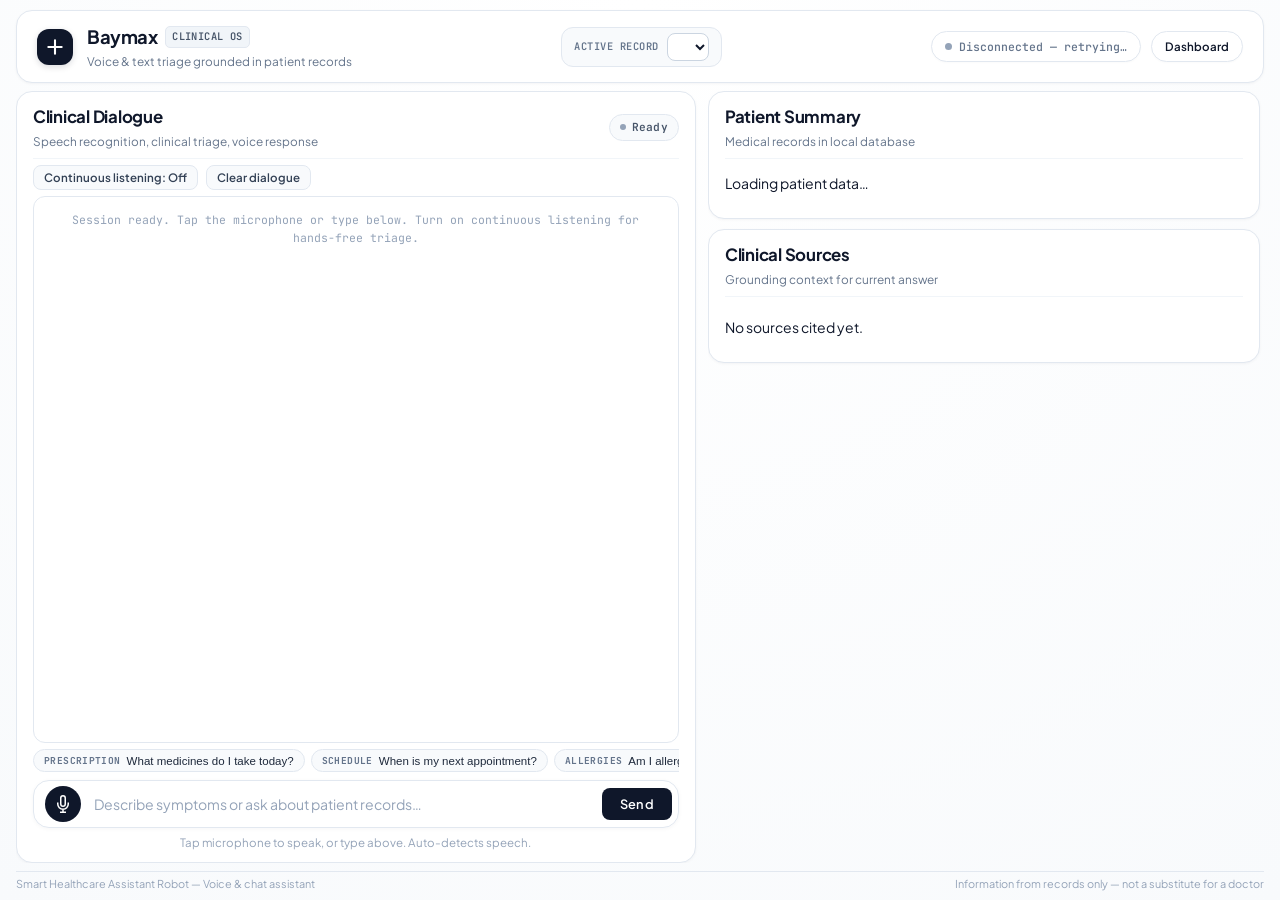
==== commit 929235a0: "fix(mobile): responsive 100dvh mobile view with segmented tabs and pinned composer" ====
--- a/frontend/assistant.html
+++ b/frontend/assistant.html
@@ -58,6 +58,16 @@
         <a class="status-pill nav-link" href="index.html">Dashboard</a>
       </div>
     </header>
+
+    <!-- Mobile Segmented View Control (Phone only) -->
+    <div class="mobile-view-tabs" id="mobileViewTabs" role="tablist">
+      <button type="button" class="view-tab-btn active" id="tabDialogueBtn" role="tab" aria-selected="true">
+        Clinical Dialogue
+      </button>
+      <button type="button" class="view-tab-btn" id="tabPatientBtn" role="tab" aria-selected="false">
+        Patient Record
+      </button>
+    </div>
 
     <main class="assistant-grid">
 
@@ -135,7 +145,7 @@
       </section>
 
       <!-- Side panels -->
-      <aside class="side-col">
+      <aside class="side-col mobile-view-hidden">
         <!-- Patient Summary Card -->
         <article class="glass-card patient-section">
           <div class="card-header">
--- a/frontend/light.css
+++ b/frontend/light.css
@@ -56,20 +56,17 @@
 }
 
 html {
-  height: auto;
-  min-height: 100%;
+  height: 100%;
 }
 
 body {
   margin: 0;
   padding: 0;
-  min-height: 100vh;
-  height: auto !important;
-  overflow-y: auto !important;
-  overflow-x: hidden !important;
-  background-color: var(--bg-canvas) !important;
-  background-image: radial-gradient(circle at 50% 0%, #ffffff 0%, #f8fafc 100%) !important;
-  color: var(--slate-900) !important;
+  height: 100%;
+  overflow: hidden;
+  background-color: var(--bg-canvas);
+  background-image: radial-gradient(circle at 50% 0%, #ffffff 0%, #f8fafc 100%);
+  color: var(--slate-900);
   font-family: var(--font-sans);
   font-size: 14px;
   line-height: 1.5;
@@ -79,8 +76,8 @@
 
 /* Slim Modern Scrollbars */
 *::-webkit-scrollbar {
-  width: 6px;
-  height: 6px;
+  width: 5px;
+  height: 5px;
 }
 *::-webkit-scrollbar-track {
   background: transparent;
@@ -94,19 +91,20 @@
 }
 
 .app-background {
-  display: none !important;
+  display: none;
 }
 
 .app-container {
   max-width: 1400px;
   margin: 0 auto;
-  padding: 16px 20px 32px;
+  height: 100vh;
+  max-height: 100vh;
+  padding: 10px 16px 8px;
   display: flex;
   flex-direction: column;
-  gap: 14px;
-  min-height: 100vh;
-  height: auto !important;
-  overflow: visible !important;
+  gap: 8px;
+  box-sizing: border-box;
+  overflow: hidden;
 }
 
 /* ── Precision Navbar ──────────────────────────────────────────────── */
@@ -303,10 +301,13 @@
 
 /* ── Main Grid Layout ──────────────────────────────────────────────── */
 .assistant-grid {
+  flex: 1 1 0px;
+  min-height: 0;
   display: grid;
-  grid-template-columns: 1.75fr 1.25fr;
-  gap: 16px;
-  align-items: start;
+  grid-template-columns: 1.65fr 1.35fr;
+  gap: 12px;
+  height: 100%;
+  overflow: hidden;
 }
 
 .glass-card {
@@ -314,23 +315,27 @@
   border: 1px solid var(--card-border);
   border-radius: var(--radius-lg);
   box-shadow: var(--card-shadow);
-  padding: 18px 20px;
+  padding: 12px 16px 10px;
   position: relative;
+  box-sizing: border-box;
 }
 
 .chat-card {
+  height: 100%;
+  min-height: 0;
   display: flex;
   flex-direction: column;
-  overflow: visible !important;
+  overflow: hidden;
 }
 
 .card-header {
+  flex: 0 0 auto;
   display: flex;
   align-items: center;
   justify-content: space-between;
   border-bottom: 1px solid var(--slate-100);
-  padding-bottom: 12px;
-  margin-bottom: 12px;
+  padding-bottom: 8px;
+  margin-bottom: 6px;
 }
 
 .card-title h2 {
@@ -405,9 +410,10 @@
 
 /* ── Chat Tools ────────────────────────────────────────────────────── */
 .chat-tools {
+  flex: 0 0 auto;
   display: flex;
   gap: 8px;
-  margin-bottom: 10px;
+  margin-bottom: 6px;
 }
 
 .tool-btn {
@@ -415,9 +421,9 @@
   border: 1px solid var(--slate-200);
   color: var(--slate-700);
   font-family: var(--font-sans);
-  font-size: 0.74rem;
+  font-size: 0.72rem;
   font-weight: 600;
-  padding: 6px 12px;
+  padding: 4px 10px;
   border-radius: var(--radius-sm);
   cursor: pointer;
   transition: all 0.15s ease;
@@ -437,17 +443,16 @@
 
 /* ── Chat Messages (Responsive Scroll Container) ───────────────────── */
 .chat-scroll {
-  height: 310px;
-  min-height: 200px;
-  max-height: 420px;
-  overflow-y: auto !important;
+  flex: 1 1 0px;
+  min-height: 80px;
+  overflow-y: auto;
   background: var(--card-bg);
   border: 1px solid var(--slate-200);
   border-radius: var(--radius-md);
-  padding: 14px;
+  padding: 10px 14px;
   display: flex;
   flex-direction: column;
-  gap: 12px;
+  gap: 10px;
   scroll-behavior: smooth;
 }
 
@@ -533,20 +538,30 @@
 
 /* ── Guided Clinical Query Suggestions (Compact Pills) ─────────────── */
 .suggestions {
-  display: flex;
-  flex-wrap: wrap;
+  flex: 0 0 auto;
+  display: flex;
+  flex-wrap: nowrap;
+  overflow-x: auto;
   gap: 6px;
-  margin: 10px 0;
+  margin: 6px 0 4px;
+  padding-bottom: 2px;
+  scrollbar-width: none;
+  -webkit-overflow-scrolling: touch;
+}
+
+.suggestions::-webkit-scrollbar {
+  display: none;
 }
 
 .chip-btn {
+  flex-shrink: 0;
   display: inline-flex;
   align-items: center;
   gap: 6px;
   background: var(--slate-50);
   border: 1px solid var(--slate-200);
   border-radius: var(--radius-full);
-  padding: 5px 12px;
+  padding: 4px 10px;
   cursor: pointer;
   transition: all 0.15s ease;
   white-space: nowrap;
@@ -562,7 +577,7 @@
 }
 
 .chip-btn .chip-label {
-  font-size: 0.74rem;
+  font-size: 0.72rem;
   font-weight: 500;
   color: var(--slate-800);
 }
@@ -580,15 +595,16 @@
 
 /* ── Composer & Audio Controls (Always In View) ─────────────────────── */
 .composer {
-  display: flex;
-  align-items: center;
-  gap: 10px;
+  flex: 0 0 auto;
+  display: flex;
+  align-items: center;
+  gap: 8px;
   background: #ffffff;
   border: 1px solid var(--card-border);
   border-radius: var(--radius-lg);
-  padding: 6px 8px 6px 12px;
+  padding: 4px 6px 4px 10px;
   box-shadow: 0 1px 4px rgba(15, 23, 42, 0.04);
-  margin-top: 4px;
+  margin-top: 2px;
   transition: border-color 0.15s ease, box-shadow 0.15s ease;
 }
 
@@ -721,9 +737,17 @@
 
 /* ── Executive Patient Summary Card ────────────────────────────────── */
 .side-col {
+  height: 100%;
+  min-height: 0;
   display: flex;
   flex-direction: column;
-  gap: 14px;
+  gap: 10px;
+  overflow-y: auto;
+  padding-right: 4px;
+}
+
+.side-col > .glass-card {
+  flex: 0 0 auto;
 }
 
 .pt-profile-header {
@@ -992,33 +1016,326 @@
 
 /* ── Footer ────────────────────────────────────────────────────────── */
 .app-footer {
+  flex: 0 0 auto;
   border-top: 1px solid var(--card-border);
   color: var(--slate-400);
-  font-size: 0.72rem;
-  padding-top: 12px;
+  font-size: 0.68rem;
+  padding-top: 4px;
   display: flex;
   justify-content: space-between;
   align-items: center;
 }
 
-/* ── Responsive Refinements ────────────────────────────────────────── */
-@media (max-width: 960px) {
+/* ── Mobile View Tabs (Hidden on Desktop) ────────────────────────── */
+.mobile-view-tabs {
+  display: none;
+}
+
+/* ── Responsive Refinements (Mobile / Phone Viewport) ──────────────── */
+@media (max-width: 900px) {
+  html, body {
+    height: 100% !important;
+    height: 100dvh !important;
+    overflow: hidden !important;
+    position: fixed;
+    width: 100%;
+    margin: 0;
+    padding: 0;
+  }
+
   .app-container {
-    padding: 12px;
-  }
+    height: 100% !important;
+    height: 100dvh !important;
+    max-height: 100dvh !important;
+    padding: 8px 10px 8px !important;
+    display: flex !important;
+    flex-direction: column !important;
+    gap: 6px !important;
+    box-sizing: border-box !important;
+    overflow: hidden !important;
+  }
+
+  /* Compact Native-Feel Mobile Navbar */
   .navbar {
-    flex-wrap: wrap;
-    gap: 10px;
-  }
+    flex: 0 0 auto !important;
+    padding: 6px 10px !important;
+    display: flex !important;
+    align-items: center !important;
+    justify-content: space-between !important;
+    gap: 8px !important;
+    flex-wrap: nowrap !important;
+    border-radius: var(--radius-md) !important;
+  }
+
+  .navbar .brand {
+    gap: 8px !important;
+    flex-shrink: 0;
+  }
+
+  .brand-emblem {
+    width: 28px !important;
+    height: 28px !important;
+  }
+
+  .brand-emblem svg {
+    width: 16px !important;
+    height: 16px !important;
+  }
+
+  .brand-text h1 {
+    font-size: 0.92rem !important;
+  }
+
+  .brand-text .badge-version,
+  .brand-text .subtitle {
+    display: none !important;
+  }
+
+  .patient-picker {
+    padding: 3px 6px !important;
+    gap: 4px !important;
+  }
+
+  .patient-picker .picker-label {
+    display: none !important;
+  }
+
+  .patient-picker select {
+    font-size: 0.72rem !important;
+    padding: 2px 4px !important;
+    max-width: 105px !important;
+  }
+
+  .system-status-pills {
+    gap: 5px !important;
+  }
+
+  .status-pill {
+    padding: 3px 8px !important;
+    font-size: 0.65rem !important;
+  }
+
+  .status-pill.nav-link {
+    display: none !important;
+  }
+
+  /* Mobile Segmented View Control */
+  .mobile-view-tabs {
+    display: flex !important;
+    background: var(--slate-100);
+    border: 1px solid var(--slate-200);
+    border-radius: var(--radius-md);
+    padding: 2px;
+    gap: 4px;
+    flex: 0 0 auto !important;
+  }
+
+  .view-tab-btn {
+    flex: 1;
+    background: transparent;
+    border: none;
+    color: var(--slate-600);
+    font-family: var(--font-sans);
+    font-size: 0.76rem;
+    font-weight: 600;
+    padding: 6px 10px;
+    border-radius: var(--radius-sm);
+    cursor: pointer;
+    transition: all 0.15s ease;
+    text-align: center;
+  }
+
+  .view-tab-btn.active {
+    background: #ffffff;
+    color: var(--slate-900);
+    box-shadow: 0 1px 3px rgba(15, 23, 42, 0.08);
+  }
+
+  /* Assistant Grid Container on Mobile */
   .assistant-grid {
-    grid-template-columns: 1fr;
-  }
+    flex: 1 1 0px !important;
+    min-height: 0 !important;
+    display: flex !important;
+    flex-direction: column !important;
+    height: 100% !important;
+    overflow: hidden !important;
+    gap: 0 !important;
+  }
+
+  /* Chat View */
+  .chat-card {
+    flex: 1 1 0px !important;
+    min-height: 0 !important;
+    height: 100% !important;
+    display: flex !important;
+    flex-direction: column !important;
+    padding: 8px 10px 6px !important;
+    overflow: hidden !important;
+    box-sizing: border-box !important;
+  }
+
+  .chat-card.mobile-view-hidden {
+    display: none !important;
+  }
+
+  .card-header {
+    flex: 0 0 auto !important;
+    padding-bottom: 4px !important;
+    margin-bottom: 4px !important;
+  }
+
+  .card-title h2 {
+    font-size: 0.88rem !important;
+  }
+
+  .card-title p {
+    display: none !important;
+  }
+
+  .audio-state-pill {
+    padding: 2px 7px !important;
+    font-size: 0.65rem !important;
+  }
+
+  .chat-tools {
+    flex: 0 0 auto !important;
+    margin-bottom: 4px !important;
+    gap: 6px !important;
+  }
+
+  .tool-btn {
+    padding: 3px 8px !important;
+    font-size: 0.68rem !important;
+  }
+
+  /* Dynamic Chat Messages Scroll */
   .chat-scroll {
-    height: 280px;
-  }
+    flex: 1 1 0px !important;
+    min-height: 0 !important;
+    max-height: none !important;
+    height: auto !important;
+    overflow-y: auto !important;
+    padding: 8px 10px !important;
+    gap: 8px !important;
+    border-radius: var(--radius-sm) !important;
+  }
+
+  .dialogue-msg {
+    padding: 8px 10px !important;
+    font-size: 0.82rem !important;
+    line-height: 1.45 !important;
+    max-width: 90% !important;
+  }
+
+  /* Clean Single-Row Swipeable Suggestions */
+  .suggestions {
+    flex: 0 0 auto !important;
+    display: flex !important;
+    flex-wrap: nowrap !important;
+    overflow-x: auto !important;
+    gap: 5px !important;
+    margin: 4px 0 2px !important;
+    padding-bottom: 2px !important;
+    scrollbar-width: none !important;
+    -webkit-overflow-scrolling: touch !important;
+  }
+
+  .suggestions::-webkit-scrollbar {
+    display: none !important;
+  }
+
+  .chip-btn {
+    padding: 3px 8px !important;
+    flex-shrink: 0 !important;
+  }
+
+  .chip-btn .chip-cat {
+    display: none !important;
+  }
+
+  .chip-btn .chip-label {
+    font-size: 0.68rem !important;
+  }
+
+  /* Pinned Thumb-Friendly Composer */
+  .composer {
+    flex: 0 0 auto !important;
+    display: flex !important;
+    align-items: center !important;
+    gap: 6px !important;
+    padding: 4px 6px !important;
+    margin-top: 2px !important;
+    border-radius: var(--radius-lg) !important;
+    background: #ffffff !important;
+    border: 1px solid var(--card-border) !important;
+  }
+
+  .composer input {
+    font-size: 16px !important; /* Prevents iOS auto-zoom */
+    padding: 6px 4px !important;
+    min-width: 0 !important;
+  }
+
+  .composer input::placeholder {
+    font-size: 0.78rem !important;
+  }
+
+  .voice-mic-btn {
+    width: 36px !important;
+    height: 36px !important;
+    flex-shrink: 0 !important;
+  }
+
+  .mic-inner-circle {
+    width: 34px !important;
+    height: 34px !important;
+  }
+
+  .mic-inner-circle svg {
+    width: 17px !important;
+    height: 17px !important;
+  }
+
+  .btn-send {
+    padding: 6px 12px !important;
+    font-size: 0.74rem !important;
+    flex-shrink: 0 !important;
+  }
+
+  .mic-status-row {
+    flex: 0 0 auto !important;
+    margin-top: 2px !important;
+    gap: 6px !important;
+  }
+
+  .mic-hint {
+    font-size: 0.65rem !important;
+    white-space: nowrap !important;
+    overflow: hidden !important;
+    text-overflow: ellipsis !important;
+  }
+
+  /* Patient Record Mobile View */
+  .side-col {
+    flex: 1 1 0px !important;
+    min-height: 0 !important;
+    height: 100% !important;
+    overflow-y: auto !important;
+    display: flex !important;
+    flex-direction: column !important;
+    gap: 8px !important;
+    padding: 4px 2px !important;
+  }
+
+  .side-col.mobile-view-hidden {
+    display: none !important;
+  }
+
+  .side-col > .glass-card {
+    padding: 12px 14px !important;
+  }
+
   .app-footer {
-    flex-direction: column;
-    gap: 6px;
-    text-align: center;
-  }
-}
+    display: none !important; /* Maximizes vertical viewport on phones */
+  }
+}
